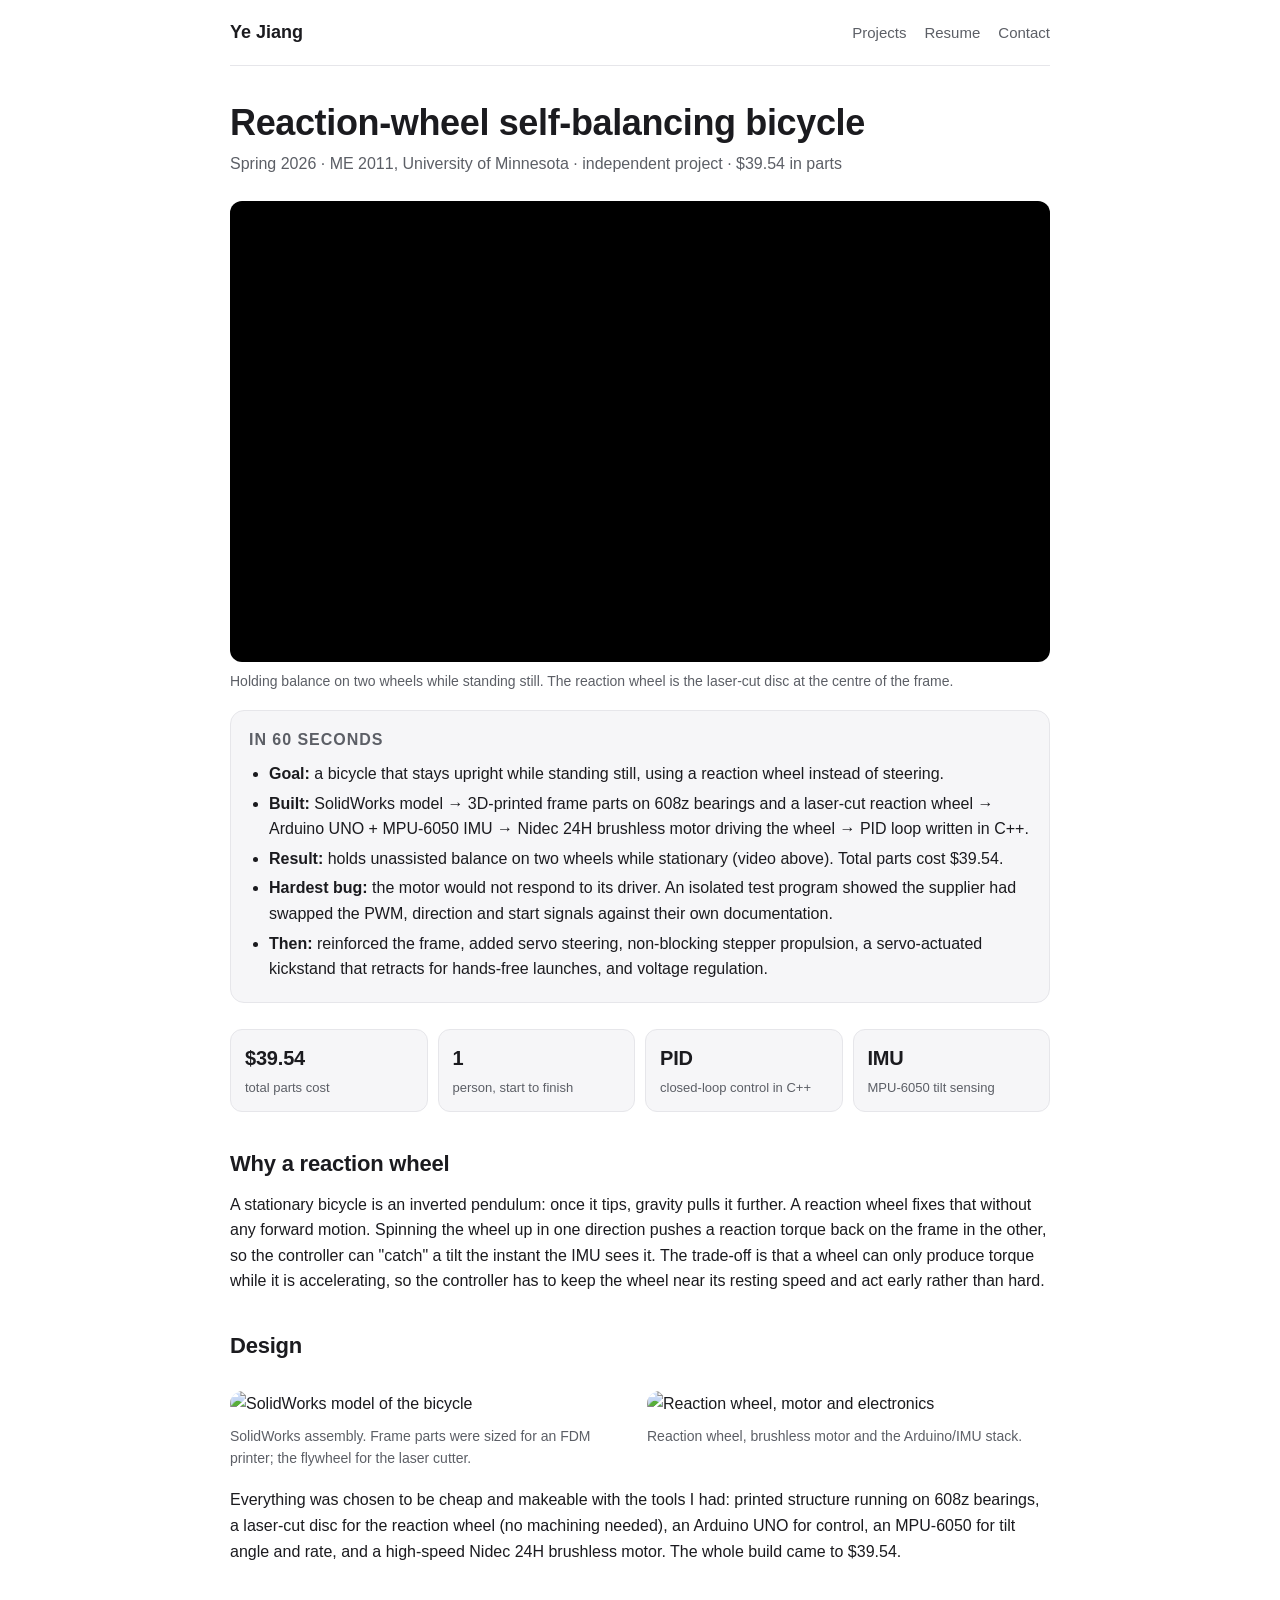
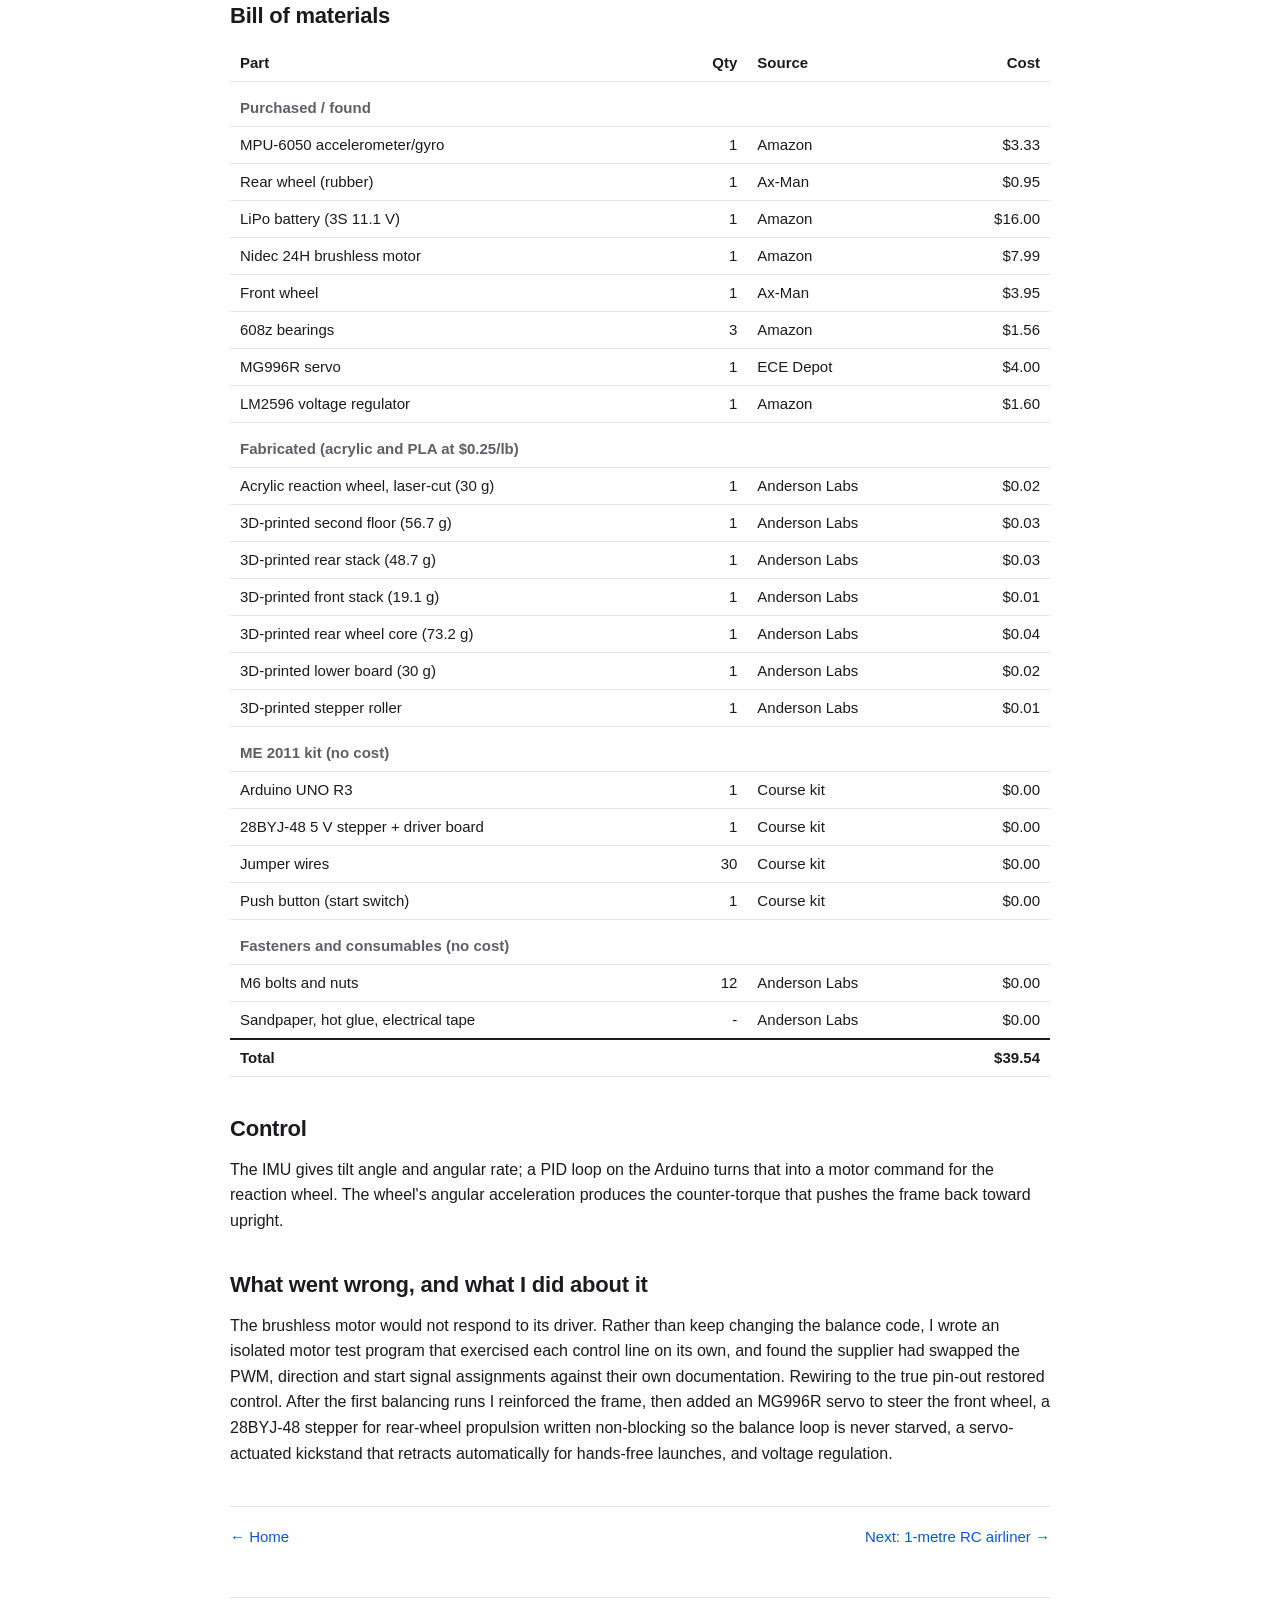
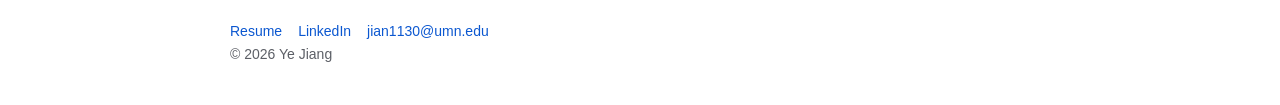
==== bike.html @ ac19c302 "Add files via upload" ====
<!doctype html>
<html lang="en">
<head>
<meta charset="utf-8">
<meta name="viewport" content="width=device-width,initial-scale=1">
<title>Reaction-wheel self-balancing bicycle · Ye Jiang</title>
<meta name="description" content="A $39.54 bicycle that balances itself while standing still using a reaction wheel: SolidWorks design, 3D-printed and laser-cut parts, Arduino + MPU-6050 IMU, brushless motor, PID control in C++.">
<meta property="og:type" content="article">
<meta property="og:title" content="Reaction-wheel self-balancing bicycle · Ye Jiang">
<meta property="og:description" content="A $39.54 bicycle that balances itself while standing still. Designed, built, wired and programmed from scratch.">
<meta property="og:image" content="https://jiangye444.github.io/img/bike-og.jpg">
<meta property="og:url" content="https://jiangye444.github.io/bike.html">
<meta name="twitter:card" content="summary_large_image">
<link rel="stylesheet" href="style.css">
</head>
<body>
<div class="wrap">
<header class="site">
  <a class="name" href="./">Ye Jiang</a>
  <nav><a href="./#projects">Projects</a><a href="resume/Ye_Jiang_Resume.pdf">Resume</a><a href="./#contact">Contact</a></nav>
</header>

<section class="project-head">
  <h1>Reaction-wheel self-balancing bicycle</h1>
  <div class="sub">Spring 2026 · ME 2011, University of Minnesota · independent project · $39.54 in parts</div>
</section>

<figure>
  <div class="video"><iframe src="https://www.youtube-nocookie.com/embed/UqLc3zL4h2Y" title="Reaction-wheel self-balancing bicycle demo" loading="lazy" allow="accelerometer; encrypted-media; gyroscope; picture-in-picture" allowfullscreen></iframe></div>
  <figcaption>Holding balance on two wheels while standing still. The reaction wheel is the laser-cut disc at the centre of the frame.</figcaption>
</figure>

<div class="summary">
  <h2>In 60 seconds</h2>
  <ul>
    <li><b>Goal:</b> a bicycle that stays upright while standing still, using a reaction wheel instead of steering.</li>
    <li><b>Built:</b> SolidWorks model → 3D-printed frame parts on 608z bearings and a laser-cut reaction wheel → Arduino UNO + MPU-6050 IMU → Nidec 24H brushless motor driving the wheel → PID loop written in C++.</li>
    <li><b>Result:</b> holds unassisted balance on two wheels while stationary (video above). Total parts cost $39.54.</li>
    <li><b>Hardest bug:</b> the motor would not respond to its driver. An isolated test program showed the supplier had swapped the PWM, direction and start signals against their own documentation.</li>
    <li><b>Then:</b> reinforced the frame, added servo steering, non-blocking stepper propulsion, a servo-actuated kickstand that retracts for hands-free launches, and voltage regulation.</li>
  </ul>
</div>

<div class="facts">
  <div class="fact"><b>$39.54</b><span>total parts cost</span></div>
  <div class="fact"><b>1</b><span>person, start to finish</span></div>
  <div class="fact"><b>PID</b><span>closed-loop control in C++</span></div>
  <div class="fact"><b>IMU</b><span>MPU-6050 tilt sensing</span></div>
</div>

<h2>Why a reaction wheel</h2>
<p>A stationary bicycle is an inverted pendulum: once it tips, gravity pulls it further. A reaction wheel fixes that without any forward motion. Spinning the wheel up in one direction pushes a reaction torque back on the frame in the other, so the controller can "catch" a tilt the instant the IMU sees it. The trade-off is that a wheel can only produce torque while it is accelerating, so the controller has to keep the wheel near its resting speed and act early rather than hard.</p>

<h2>Design</h2>
<div class="two">
  <figure><img src="img/bike-cad.jpg" alt="SolidWorks model of the bicycle"><figcaption>SolidWorks assembly. Frame parts were sized for an FDM printer; the flywheel for the laser cutter.</figcaption></figure>
  <figure><img src="img/bike-detail.jpg" alt="Reaction wheel, motor and electronics"><figcaption>Reaction wheel, brushless motor and the Arduino/IMU stack.</figcaption></figure>
</div>
<p>Everything was chosen to be cheap and makeable with the tools I had: printed structure running on 608z bearings, a laser-cut disc for the reaction wheel (no machining needed), an Arduino UNO for control, an MPU-6050 for tilt angle and rate, and a high-speed Nidec 24H brushless motor. The whole build came to $39.54.</p>

<h2>Bill of materials</h2>
<div class="bom"><table>
<thead><tr><th>Part</th><th>Qty</th><th>Source</th><th>Cost</th></tr></thead><tbody>
<tr class="grp"><td colspan="4">Purchased / found</td></tr>
<tr><td>MPU-6050 accelerometer/gyro</td><td>1</td><td>Amazon</td><td>$3.33</td></tr>
<tr><td>Rear wheel (rubber)</td><td>1</td><td>Ax-Man</td><td>$0.95</td></tr>
<tr><td>LiPo battery (3S 11.1 V)</td><td>1</td><td>Amazon</td><td>$16.00</td></tr>
<tr><td>Nidec 24H brushless motor</td><td>1</td><td>Amazon</td><td>$7.99</td></tr>
<tr><td>Front wheel</td><td>1</td><td>Ax-Man</td><td>$3.95</td></tr>
<tr><td>608z bearings</td><td>3</td><td>Amazon</td><td>$1.56</td></tr>
<tr><td>MG996R servo</td><td>1</td><td>ECE Depot</td><td>$4.00</td></tr>
<tr><td>LM2596 voltage regulator</td><td>1</td><td>Amazon</td><td>$1.60</td></tr>
<tr class="grp"><td colspan="4">Fabricated (acrylic and PLA at $0.25/lb)</td></tr>
<tr><td>Acrylic reaction wheel, laser-cut (30 g)</td><td>1</td><td>Anderson Labs</td><td>$0.02</td></tr>
<tr><td>3D-printed second floor (56.7 g)</td><td>1</td><td>Anderson Labs</td><td>$0.03</td></tr>
<tr><td>3D-printed rear stack (48.7 g)</td><td>1</td><td>Anderson Labs</td><td>$0.03</td></tr>
<tr><td>3D-printed front stack (19.1 g)</td><td>1</td><td>Anderson Labs</td><td>$0.01</td></tr>
<tr><td>3D-printed rear wheel core (73.2 g)</td><td>1</td><td>Anderson Labs</td><td>$0.04</td></tr>
<tr><td>3D-printed lower board (30 g)</td><td>1</td><td>Anderson Labs</td><td>$0.02</td></tr>
<tr><td>3D-printed stepper roller</td><td>1</td><td>Anderson Labs</td><td>$0.01</td></tr>
<tr class="grp"><td colspan="4">ME 2011 kit (no cost)</td></tr>
<tr><td>Arduino UNO R3</td><td>1</td><td>Course kit</td><td>$0.00</td></tr>
<tr><td>28BYJ-48 5 V stepper + driver board</td><td>1</td><td>Course kit</td><td>$0.00</td></tr>
<tr><td>Jumper wires</td><td>30</td><td>Course kit</td><td>$0.00</td></tr>
<tr><td>Push button (start switch)</td><td>1</td><td>Course kit</td><td>$0.00</td></tr>
<tr class="grp"><td colspan="4">Fasteners and consumables (no cost)</td></tr>
<tr><td>M6 bolts and nuts</td><td>12</td><td>Anderson Labs</td><td>$0.00</td></tr>
<tr><td>Sandpaper, hot glue, electrical tape</td><td>-</td><td>Anderson Labs</td><td>$0.00</td></tr>
<tr class="total"><td colspan="3">Total</td><td>$39.54</td></tr></tbody></table></div>

<h2>Control</h2>
<p>The IMU gives tilt angle and angular rate; a PID loop on the Arduino turns that into a motor command for the reaction wheel. The wheel's angular acceleration produces the counter-torque that pushes the frame back toward upright.</p>

<h2>What went wrong, and what I did about it</h2>
<p>The brushless motor would not respond to its driver. Rather than keep changing the balance code, I wrote an isolated motor test program that exercised each control line on its own, and found the supplier had swapped the PWM, direction and start signal assignments against their own documentation. Rewiring to the true pin-out restored control. After the first balancing runs I reinforced the frame, then added an MG996R servo to steer the front wheel, a 28BYJ-48 stepper for rear-wheel propulsion written non-blocking so the balance loop is never starved, a servo-actuated kickstand that retracts automatically for hands-free launches, and voltage regulation.</p>

<div class="pager"><a href="./">← Home</a><a href="rc-plane.html">Next: 1-metre RC airliner →</a></div>

<footer class="site">
  <a href="resume/Ye_Jiang_Resume.pdf">Resume</a><a href="https://www.linkedin.com/in/ye-jiang-102b5538a/">LinkedIn</a><a href="mailto:jian1130@umn.edu">jian1130@umn.edu</a>
  <div>© 2026 Ye Jiang</div>
</footer>
</div>
</body>
</html>
---- style.css ----
:root{
  --bg:#ffffff; --fg:#1b1b1f; --muted:#5c5f66; --line:#e6e6ea; --card:#f6f6f8; --accent:#0b57d0; --accent-ink:#ffffff;
  --maxw:860px; --radius:14px;
}
@media (prefers-color-scheme:dark){
  :root{ --bg:#111214; --fg:#ececf1; --muted:#a3a7b0; --line:#2a2b30; --card:#1a1b1f; --accent:#8ab4ff; --accent-ink:#0b1020; }
}
*{box-sizing:border-box}
html{-webkit-text-size-adjust:100%}
body{margin:0;background:var(--bg);color:var(--fg);font:16px/1.6 -apple-system,BlinkMacSystemFont,"Segoe UI",Roboto,Helvetica,Arial,sans-serif}
a{color:var(--accent);text-decoration:none}
a:hover{text-decoration:underline}
img,video{max-width:100%;height:auto;display:block;border-radius:var(--radius)}
.wrap{max-width:var(--maxw);margin:0 auto;padding:0 20px}
header.site{display:flex;align-items:center;justify-content:space-between;gap:16px;padding:18px 0;border-bottom:1px solid var(--line)}
header.site .name{font-weight:700;font-size:18px;color:var(--fg)}
header.site nav a{margin-left:18px;color:var(--muted);font-size:15px}
header.site nav a:hover{color:var(--fg)}
.hero{padding:44px 0 28px}
.hero h1{font-size:clamp(28px,5vw,40px);line-height:1.15;margin:0 0 14px;letter-spacing:-.01em}
.hero p.lead{font-size:18px;color:var(--muted);margin:0 0 18px;max-width:62ch}
.hero .links a{margin-right:16px;font-size:15px}
.grid{display:grid;grid-template-columns:1fr;gap:18px;margin:10px 0 30px}
@media(min-width:640px){.grid{grid-template-columns:1fr 1fr}}
.card{background:var(--card);border:1px solid var(--line);border-radius:var(--radius);overflow:hidden;display:flex;flex-direction:column}
.card img{border-radius:0;aspect-ratio:16/10;object-fit:cover;width:100%}
.card .body{padding:16px 18px 18px}
.card h3{margin:0 0 6px;font-size:18px}
.card p{margin:0 0 10px;color:var(--muted);font-size:15px}
.card .meta{font-size:13px;color:var(--muted)}
.card a.cta{font-weight:600}
h2{font-size:22px;margin:34px 0 10px;letter-spacing:-.01em}
h3{font-size:18px;margin:26px 0 8px}
p{margin:0 0 14px}
.muted{color:var(--muted)}
.summary{background:var(--card);border:1px solid var(--line);border-radius:var(--radius);padding:16px 18px;margin:18px 0 26px}
.summary h2{margin:0 0 8px;font-size:16px;text-transform:uppercase;letter-spacing:.06em;color:var(--muted)}
.summary ul{margin:0;padding-left:20px}
.summary li{margin:4px 0}
figure{margin:18px 0}
figcaption{font-size:14px;color:var(--muted);margin-top:8px}
.two{display:grid;grid-template-columns:1fr;gap:14px}
@media(min-width:640px){.two{grid-template-columns:1fr 1fr}}
.facts{display:grid;grid-template-columns:repeat(2,1fr);gap:10px;margin:16px 0 8px}
@media(min-width:640px){.facts{grid-template-columns:repeat(4,1fr)}}
.fact{background:var(--card);border:1px solid var(--line);border-radius:12px;padding:12px 14px}
.fact b{display:block;font-size:20px;letter-spacing:-.01em}
.fact span{font-size:13px;color:var(--muted)}
.project-head{padding:36px 0 6px}
.project-head h1{font-size:clamp(26px,4.6vw,36px);margin:0 0 8px;line-height:1.15;letter-spacing:-.01em}
.project-head .sub{color:var(--muted);font-size:16px}
.pager{display:flex;justify-content:space-between;gap:16px;border-top:1px solid var(--line);margin-top:40px;padding:18px 0 0;font-size:15px}
footer.site{border-top:1px solid var(--line);margin-top:48px;padding:22px 0 40px;color:var(--muted);font-size:14px}
footer.site a{margin-right:16px}
.btn{display:inline-block;background:var(--accent);color:var(--accent-ink);padding:9px 14px;border-radius:999px;font-weight:600;font-size:15px}
.btn:hover{text-decoration:none;filter:brightness(1.05)}
.aside{border-left:3px solid var(--accent);padding:4px 0 4px 14px;color:var(--muted);margin:16px 0}
.video{position:relative;width:100%;aspect-ratio:16/9;border-radius:12px;overflow:hidden;background:#000}
.video iframe{position:absolute;inset:0;width:100%;height:100%;border:0}
.bom{overflow-x:auto;margin:12px 0 8px}
.bom table{border-collapse:collapse;width:100%;font-size:15px}
.bom th,.bom td{text-align:left;padding:6px 10px;border-bottom:1px solid var(--line)}
.bom td:nth-child(2),.bom td:nth-child(4),.bom th:nth-child(2),.bom th:nth-child(4){text-align:right;white-space:nowrap}
.bom tr.grp td{font-weight:600;color:var(--muted);padding-top:14px}
.bom tr.total td{font-weight:700;border-top:2px solid var(--ink,currentColor)}
img.yt{aspect-ratio:16/9;object-fit:cover;width:100%}
figure.narrow{max-width:520px}
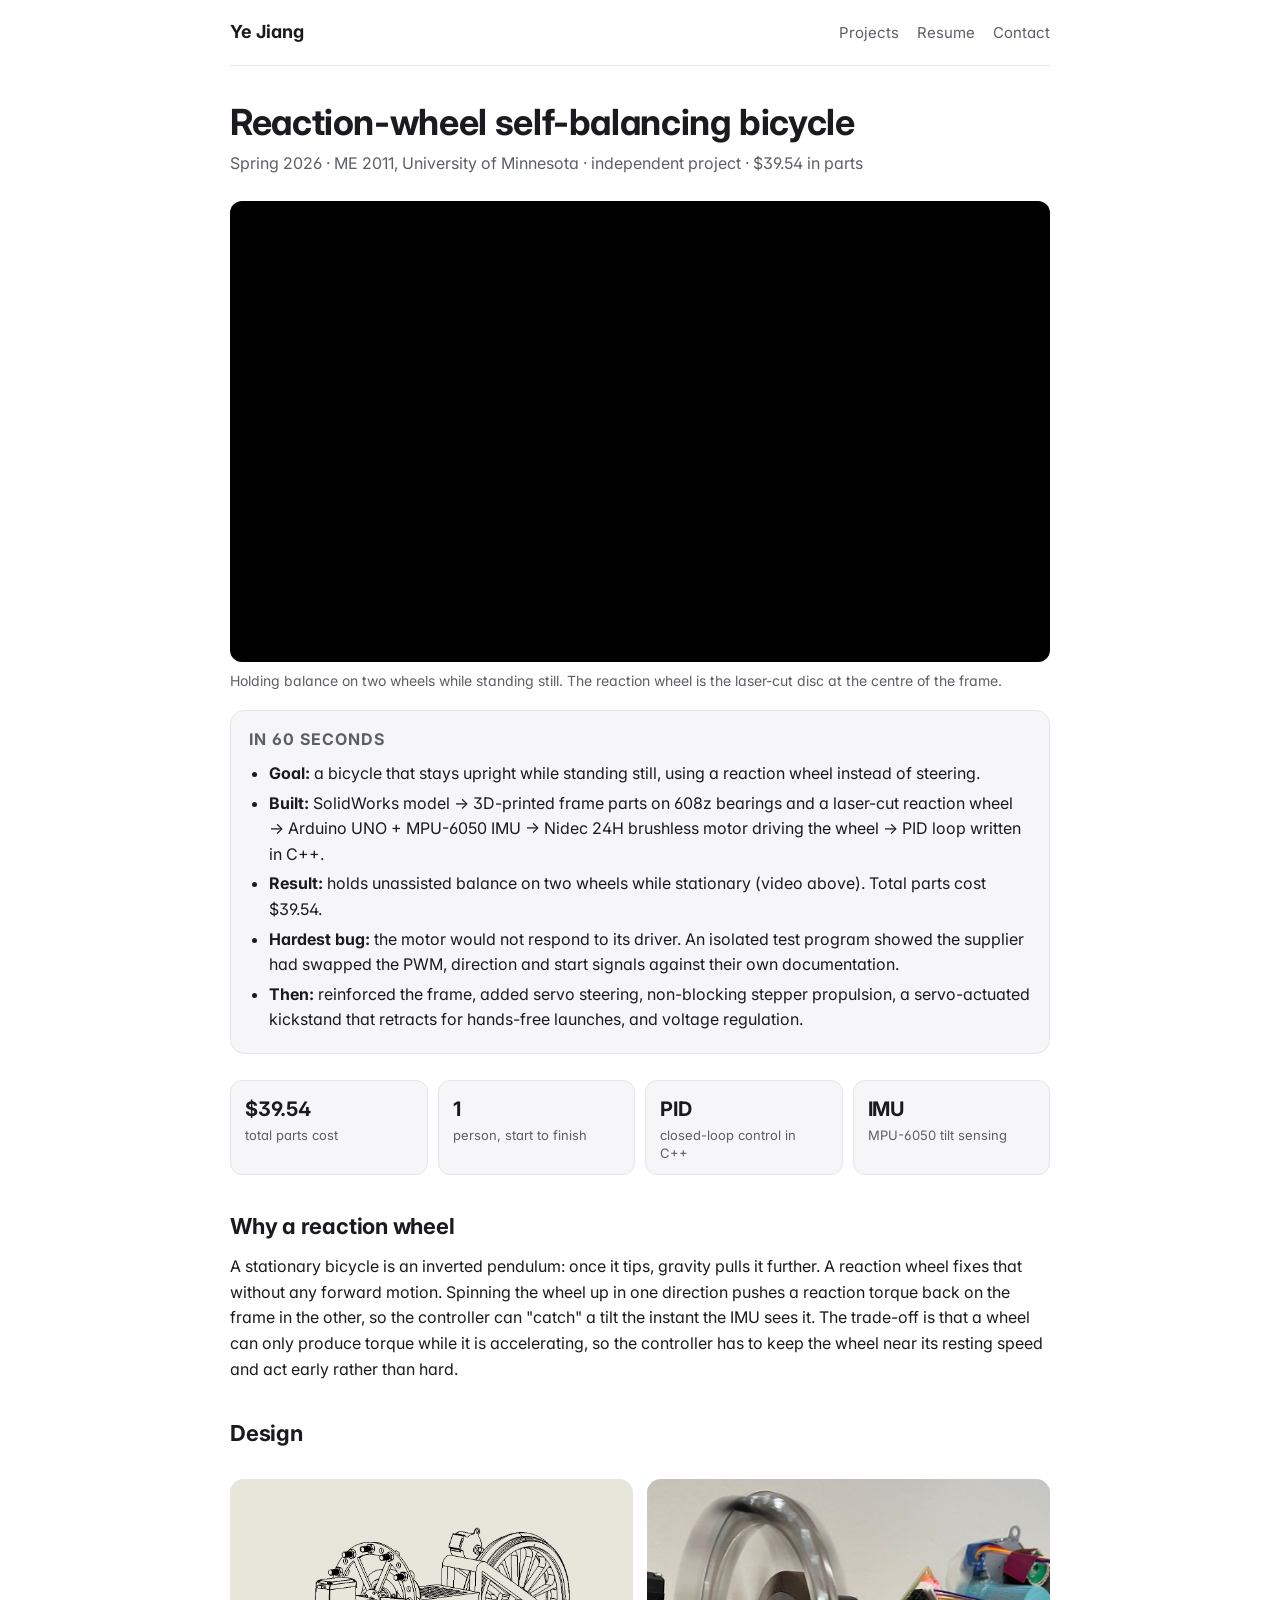
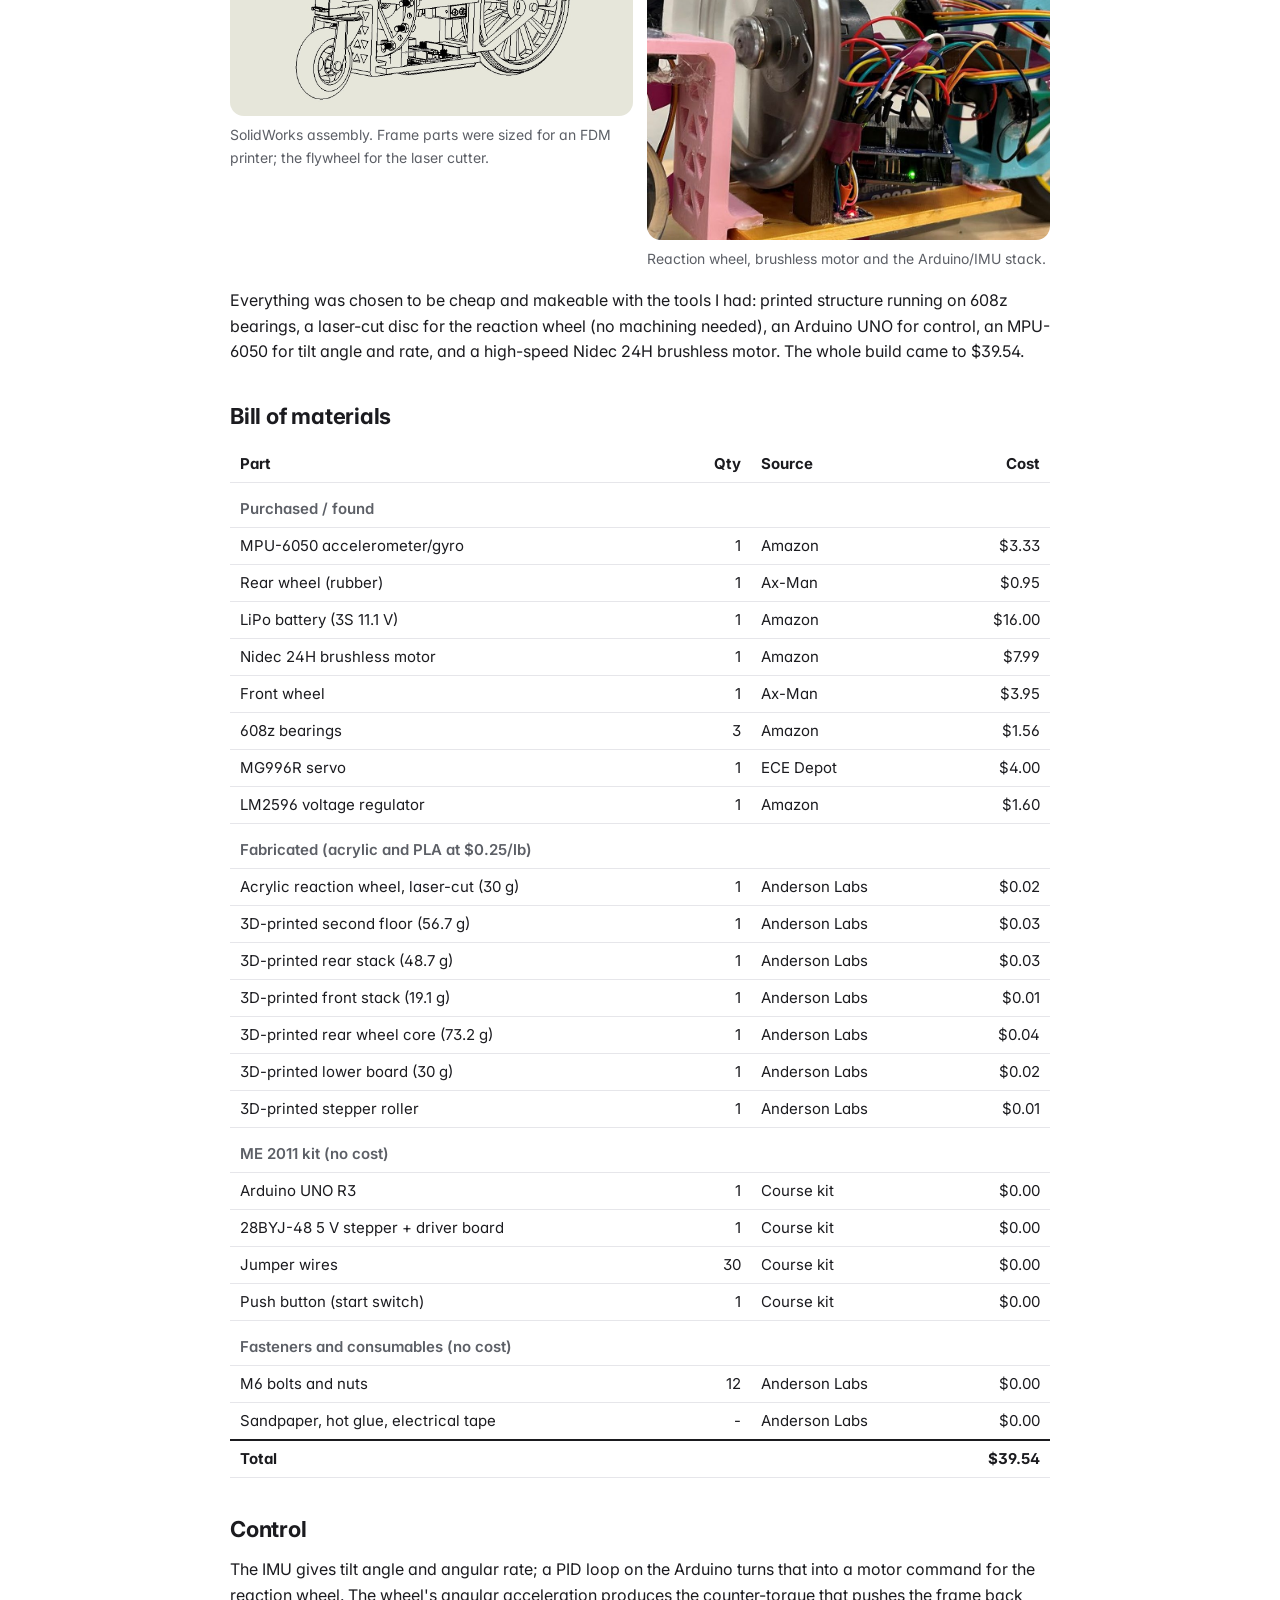
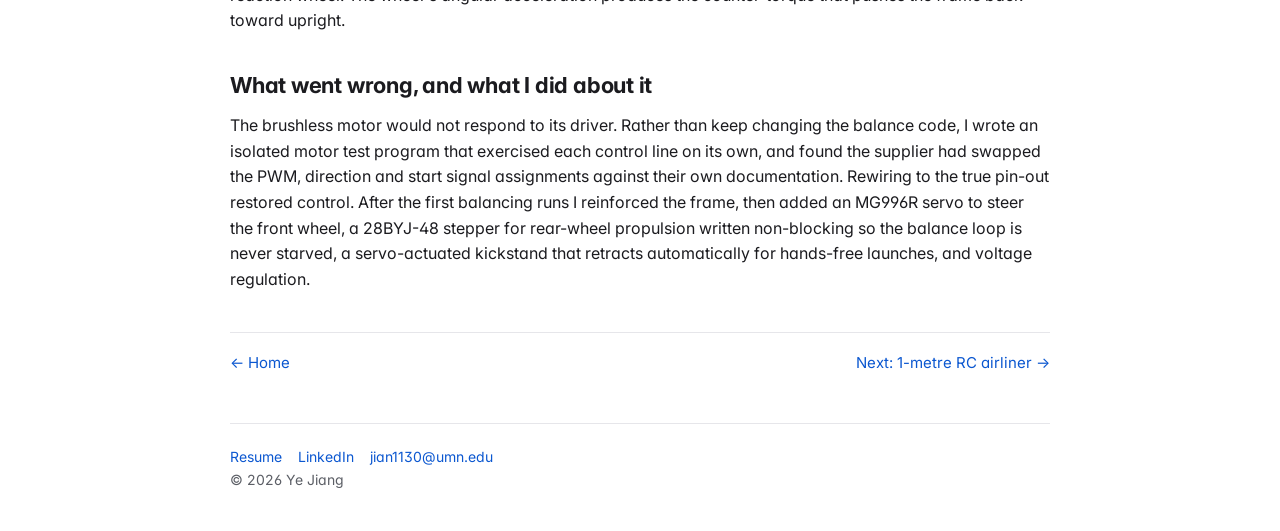
==== commit 8d8d9917: "Add files via upload" ====
--- a/bike.html
+++ b/bike.html
@@ -11,6 +11,9 @@
 <meta property="og:image" content="https://jiangye444.github.io/img/bike-og.jpg">
 <meta property="og:url" content="https://jiangye444.github.io/bike.html">
 <meta name="twitter:card" content="summary_large_image">
+<link rel="preconnect" href="https://fonts.googleapis.com">
+<link rel="preconnect" href="https://fonts.gstatic.com" crossorigin>
+<link href="https://fonts.googleapis.com/css2?family=Inter:wght@400;500;600;700;800&display=swap" rel="stylesheet">
 <link rel="stylesheet" href="style.css">
 </head>
 <body>
--- a/style.css
+++ b/style.css
@@ -65,3 +65,20 @@
 .bom tr.total td{font-weight:700;border-top:2px solid var(--ink,currentColor)}
 img.yt{aspect-ratio:16/9;object-fit:cover;width:100%}
 figure.narrow{max-width:520px}
+
+/* ---- polish v2 ---- */
+body{font-family:Inter,-apple-system,BlinkMacSystemFont,"Segoe UI",Roboto,Helvetica,Arial,sans-serif;font-feature-settings:"cv11","ss01"}
+.hero{padding:52px 0 18px}
+.hero h1{font-weight:800;font-size:clamp(32px,6vw,48px);letter-spacing:-.025em}
+.hero p.lead{font-size:clamp(16px,2.2vw,19px)}
+.hero-media{margin:26px 0 6px}
+.hero-media video{width:100%;aspect-ratio:1200/484;object-fit:cover;border-radius:var(--radius);background:#000}
+.home-facts{margin:18px 0 6px}
+.home-facts .fact b{font-size:24px;font-weight:800;color:var(--accent)}
+.fact span{line-height:1.35;display:block;margin-top:2px}
+h2{font-weight:700}
+.card{transition:transform .15s ease, box-shadow .15s ease}
+.card:hover{transform:translateY(-2px);box-shadow:0 8px 24px rgba(0,0,0,.08);text-decoration:none}
+.card:hover h3{text-decoration:underline}
+header.site{position:sticky;top:0;background:var(--bg);z-index:5}
+@media (prefers-reduced-motion: reduce){.card{transition:none}.card:hover{transform:none}}
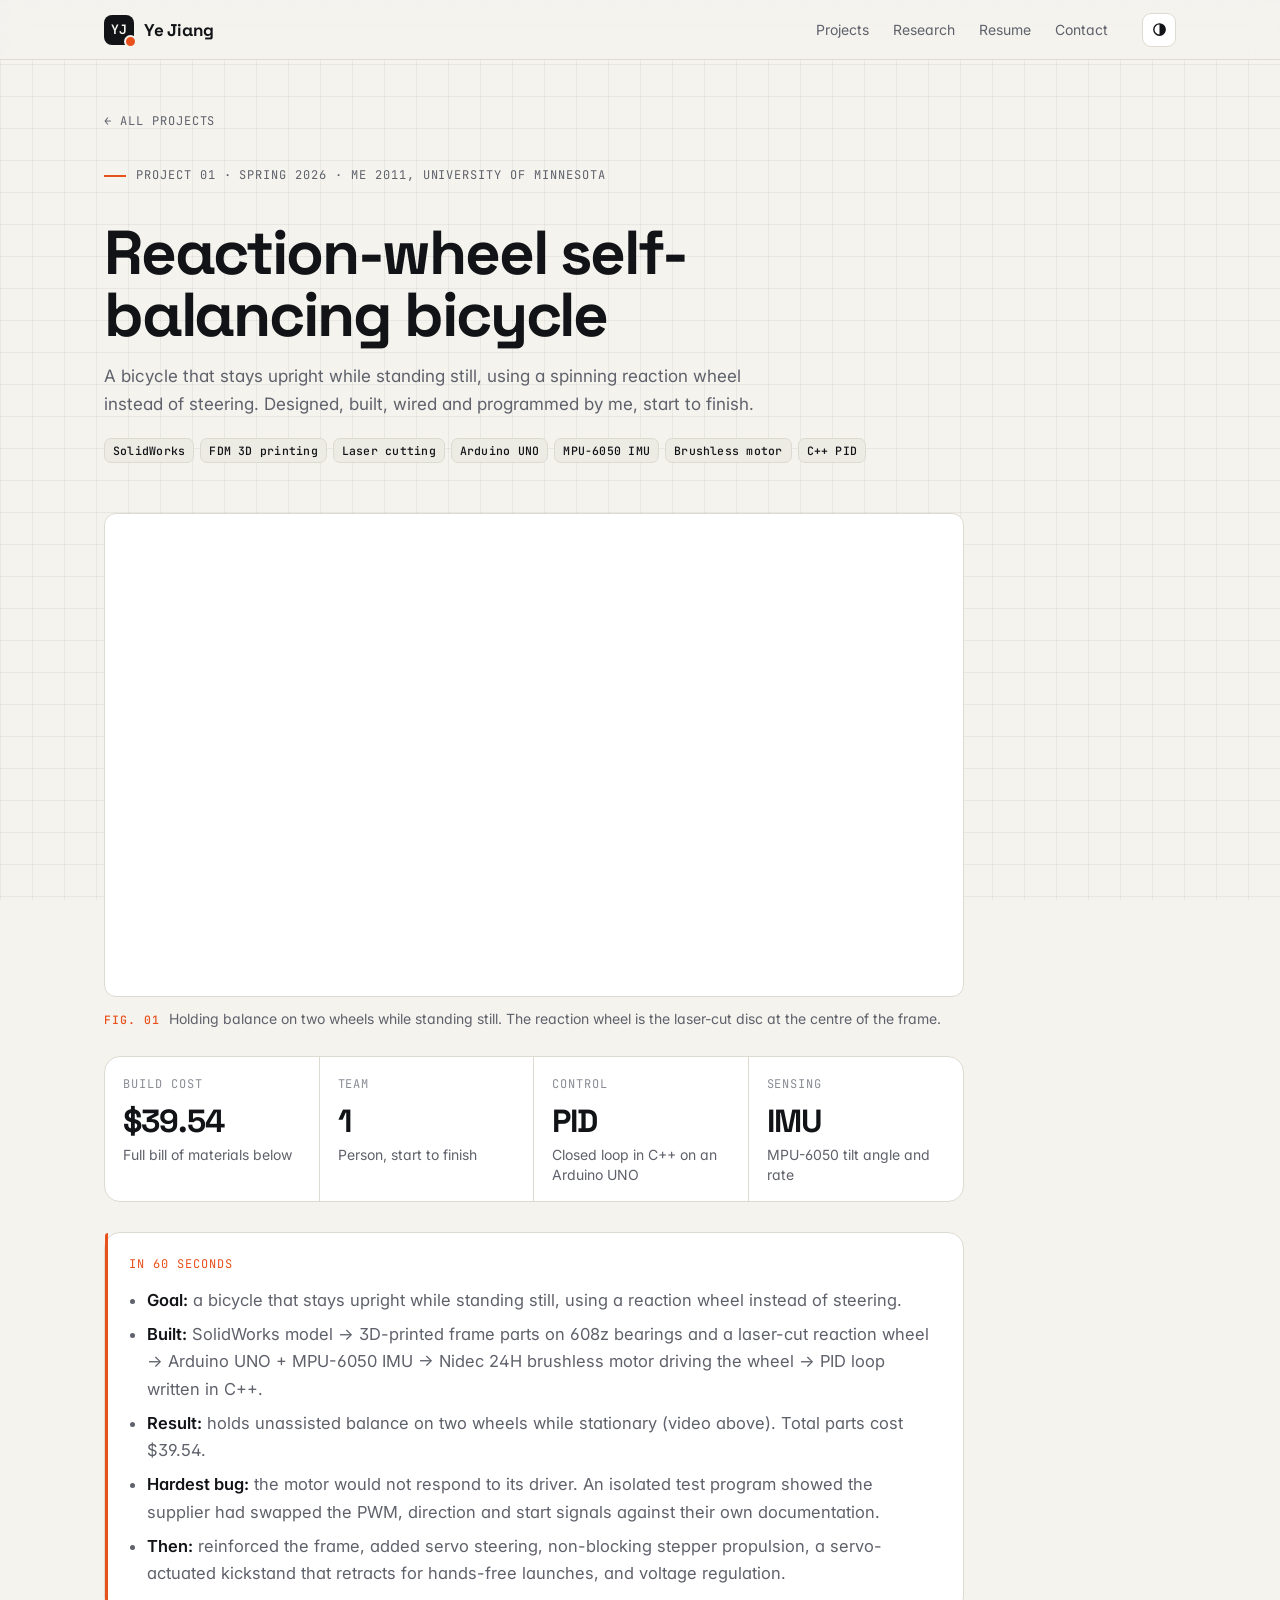
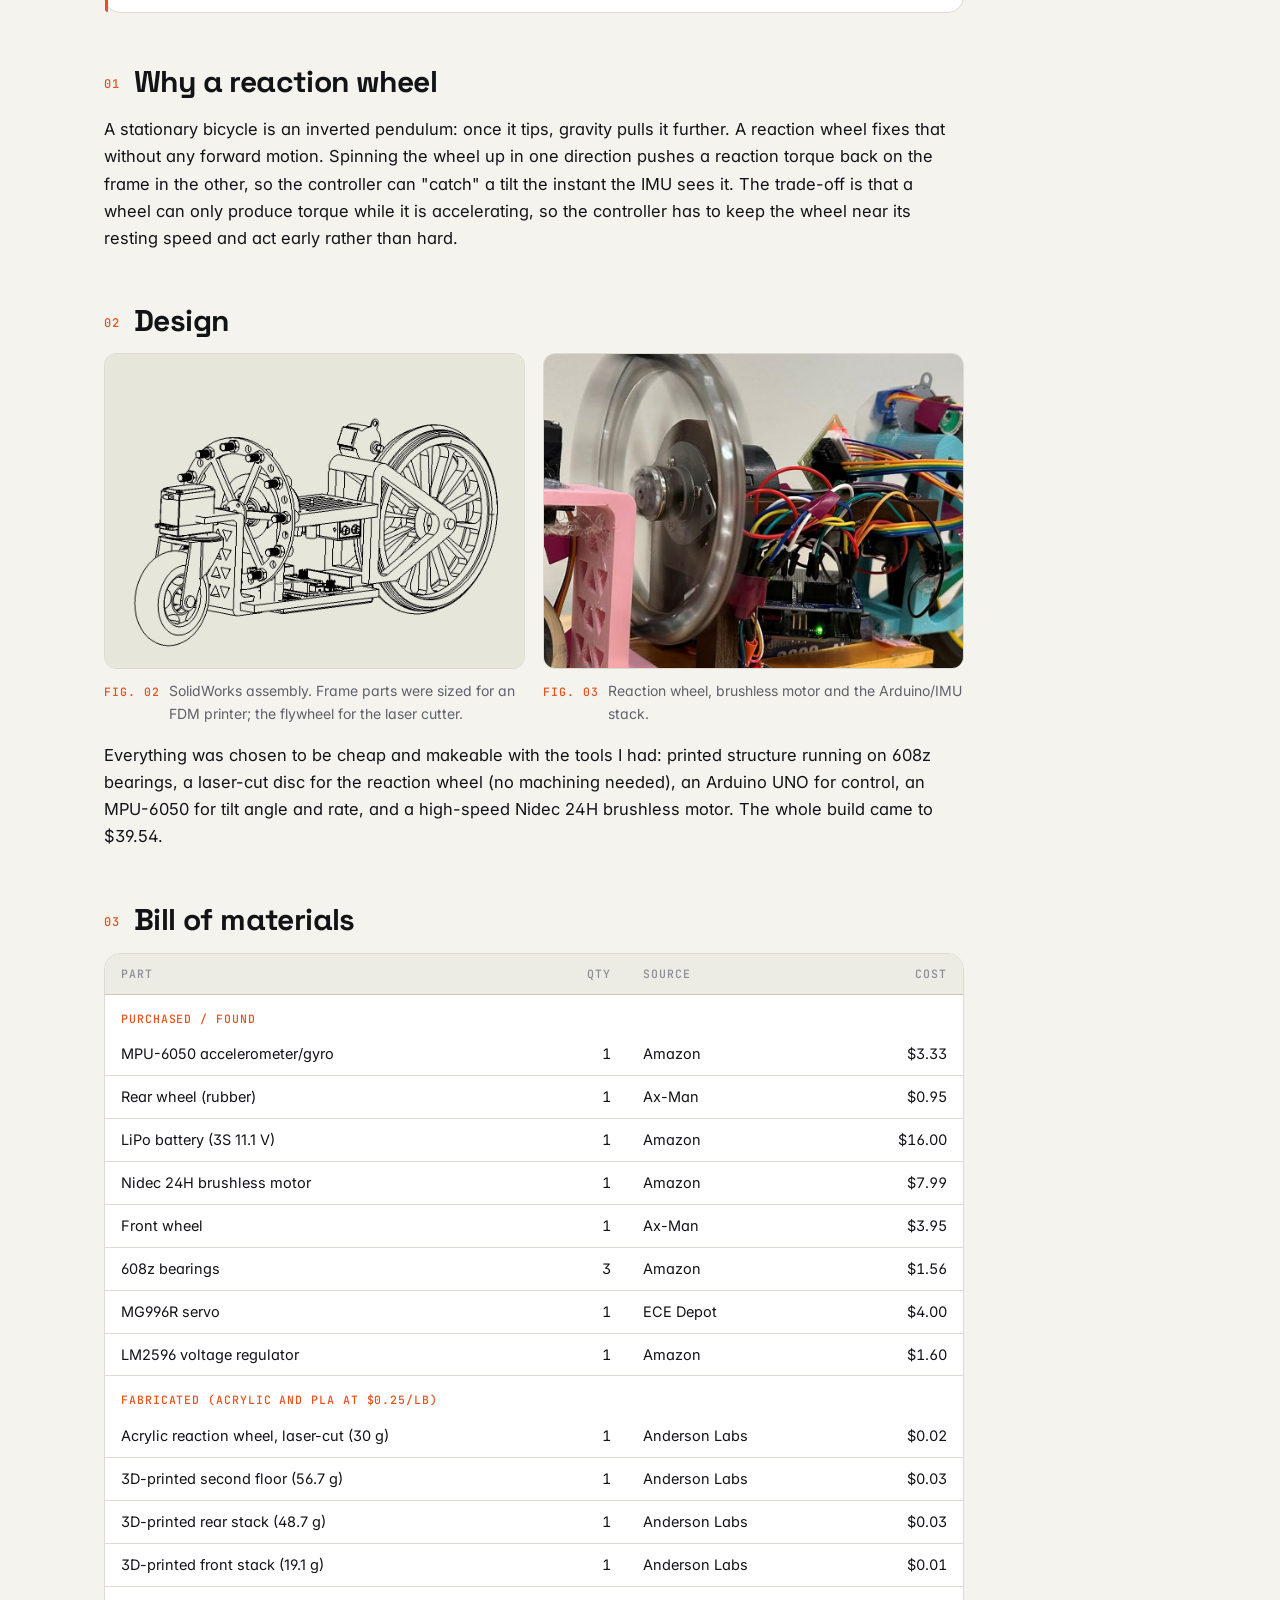
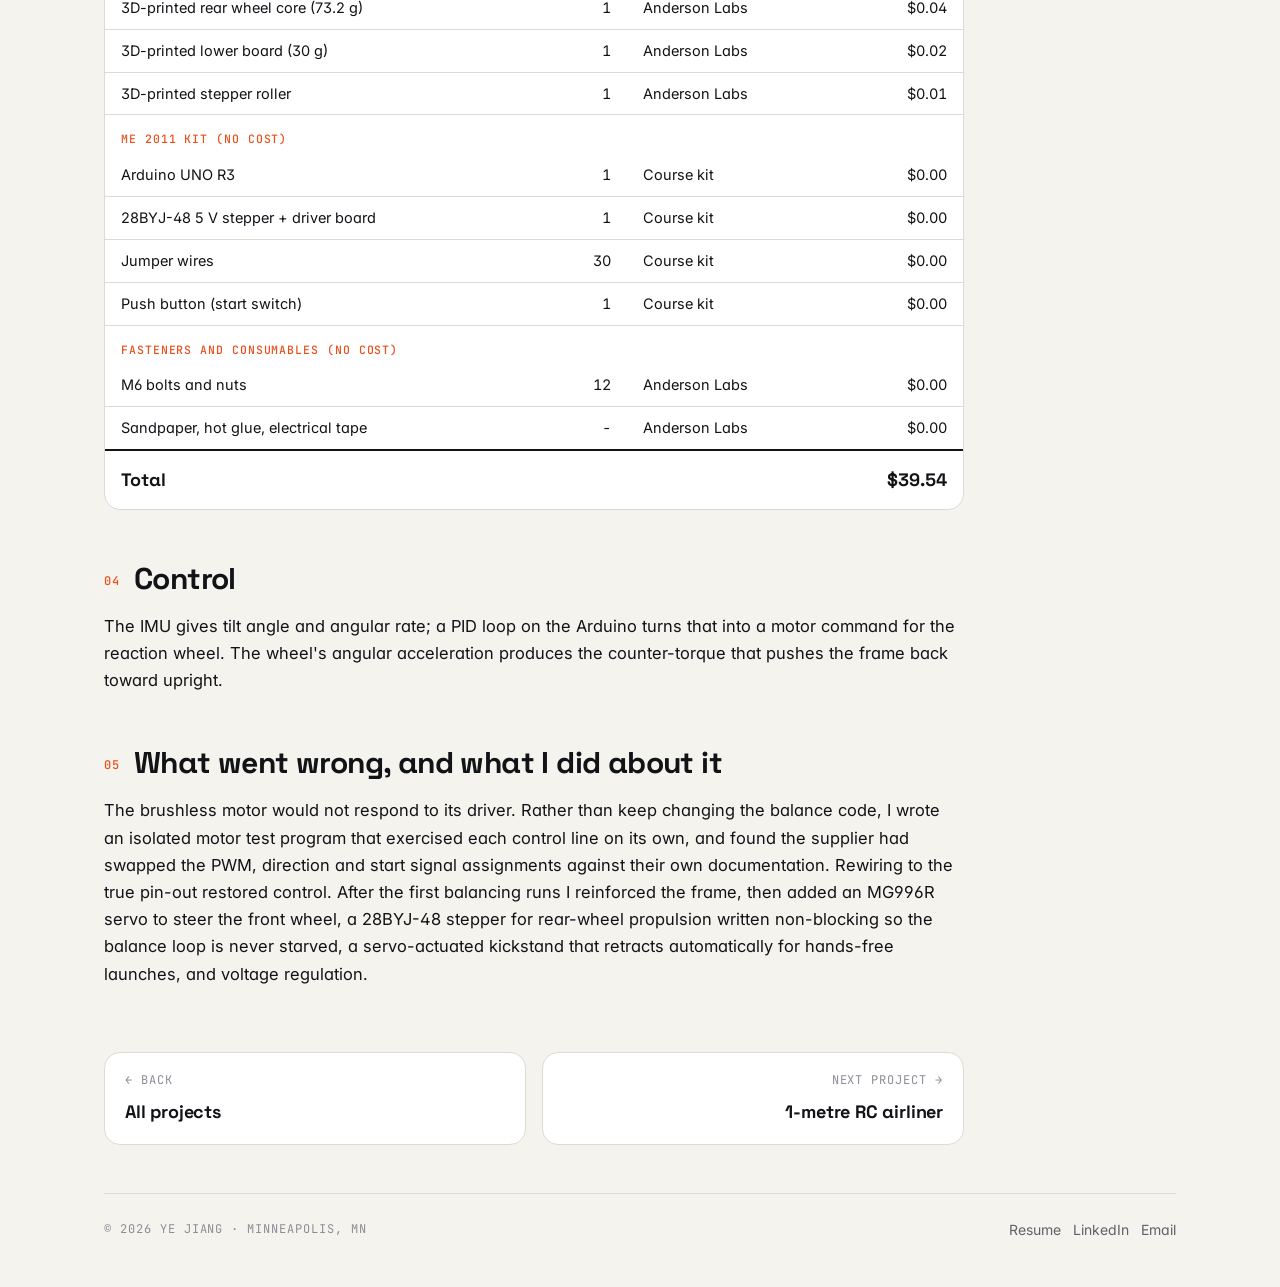
==== commit b360ecef: "Add files via upload" ====
--- a/bike.html
+++ b/bike.html
@@ -11,58 +11,70 @@
 <meta property="og:image" content="https://jiangye444.github.io/img/bike-og.jpg">
 <meta property="og:url" content="https://jiangye444.github.io/bike.html">
 <meta name="twitter:card" content="summary_large_image">
+<meta name="theme-color" content="#f4f3ee" media="(prefers-color-scheme: light)">
+<meta name="theme-color" content="#0c0d10" media="(prefers-color-scheme: dark)">
 <link rel="preconnect" href="https://fonts.googleapis.com">
 <link rel="preconnect" href="https://fonts.gstatic.com" crossorigin>
-<link href="https://fonts.googleapis.com/css2?family=Inter:wght@400;500;600;700;800&display=swap" rel="stylesheet">
+<link href="https://fonts.googleapis.com/css2?family=Inter:wght@400;500;600;700&family=JetBrains+Mono:wght@500&family=Space+Grotesk:wght@500;700&display=swap" rel="stylesheet">
+<script>(function(){var m='auto';try{m=localStorage.getItem('theme')||'auto'}catch(e){}var r=document.documentElement;r.setAttribute('data-theme-mode',m);if(m==='light'||m==='dark')r.setAttribute('data-theme',m);})();</script>
 <link rel="stylesheet" href="style.css">
+<link rel="icon" href="data:image/svg+xml,<svg xmlns='http://www.w3.org/2000/svg' viewBox='0 0 100 100'><rect x='4' y='4' width='92' height='92' rx='22' fill='%23121317'/><text x='50' y='63' font-size='40' text-anchor='middle' fill='%23f4f3ee' font-family='monospace' font-weight='700'>YJ</text><circle cx='84' cy='84' r='12' fill='%23e8501c'/></svg>">
 </head>
-<body>
-<div class="wrap">
+<body class="project">
 <header class="site">
-  <a class="name" href="./">Ye Jiang</a>
-  <nav><a href="./#projects">Projects</a><a href="resume/Ye_Jiang_Resume.pdf">Resume</a><a href="./#contact">Contact</a></nav>
+  <div class="bar">
+    <a class="brand" href="./"><span class="mark">YJ</span><span class="full">Ye Jiang</span></a>
+    <nav><a href="./#projects">Projects</a><a href="./#work">Research</a><a href="resume/Ye_Jiang_Resume.pdf">Resume</a><a href="./#contact">Contact</a></nav>
+    <button class="theme-toggle" type="button" aria-label="Colour theme: automatic" title="Theme: auto (follows your system)">
+      <svg class="i-auto" viewBox="0 0 24 24" fill="none" stroke="currentColor" stroke-width="2"><circle cx="12" cy="12" r="8"/><path d="M12 4a8 8 0 0 1 0 16z" fill="currentColor" stroke="none"/></svg>
+      <svg class="i-sun" viewBox="0 0 24 24" fill="none" stroke="currentColor" stroke-width="2" stroke-linecap="round"><circle cx="12" cy="12" r="4"/><path d="M12 2v2M12 20v2M4.9 4.9l1.4 1.4M17.7 17.7l1.4 1.4M2 12h2M20 12h2M4.9 19.1l1.4-1.4M17.7 6.3l1.4-1.4"/></svg>
+      <svg class="i-moon" viewBox="0 0 24 24" fill="none" stroke="currentColor" stroke-width="2" stroke-linejoin="round"><path d="M20 14.5A8 8 0 0 1 9.5 4a8 8 0 1 0 10.5 10.5z"/></svg>
+    </button>
+  </div>
 </header>
+<main class="wrap">
+  <section class="phead">
+    <a class="back mono" href="./#projects">← All projects</a>
+    <div class="eyebrow mono">Project 01 · Spring 2026 · ME 2011, University of Minnesota</div>
+    <h1>Reaction-wheel self-balancing bicycle</h1>
+    <p class="sub">A bicycle that stays upright while standing still, using a spinning reaction wheel instead of steering. Designed, built, wired and programmed by me, start to finish.</p>
+    <ul class="chips"><li>SolidWorks</li><li>FDM 3D printing</li><li>Laser cutting</li><li>Arduino UNO</li><li>MPU-6050 IMU</li><li>Brushless motor</li><li>C++ PID</li></ul>
+  </section>
 
-<section class="project-head">
-  <h1>Reaction-wheel self-balancing bicycle</h1>
-  <div class="sub">Spring 2026 · ME 2011, University of Minnesota · independent project · $39.54 in parts</div>
-</section>
+  <div class="article">
+    <figure class="fig" style="margin-top:6px"><div class="media video"><iframe src="https://www.youtube-nocookie.com/embed/UqLc3zL4h2Y" title="Reaction-wheel self-balancing bicycle demo" loading="lazy" allow="accelerometer; encrypted-media; gyroscope; picture-in-picture" allowfullscreen></iframe></div>
+      <figcaption>Holding balance on two wheels while standing still. The reaction wheel is the laser-cut disc at the centre of the frame.</figcaption></figure>
 
-<figure>
-  <div class="video"><iframe src="https://www.youtube-nocookie.com/embed/UqLc3zL4h2Y" title="Reaction-wheel self-balancing bicycle demo" loading="lazy" allow="accelerometer; encrypted-media; gyroscope; picture-in-picture" allowfullscreen></iframe></div>
-  <figcaption>Holding balance on two wheels while standing still. The reaction wheel is the laser-cut disc at the centre of the frame.</figcaption>
-</figure>
+    <div class="specs mini">
+      <div class="spec"><div class="k mono">Build cost</div><div class="v">$39.54</div><p>Full bill of materials below</p></div>
+      <div class="spec"><div class="k mono">Team</div><div class="v">1</div><p>Person, start to finish</p></div>
+      <div class="spec"><div class="k mono">Control</div><div class="v">PID</div><p>Closed loop in C++ on an Arduino UNO</p></div>
+      <div class="spec"><div class="k mono">Sensing</div><div class="v">IMU</div><p>MPU-6050 tilt angle and rate</p></div>
+    </div>
 
-<div class="summary">
-  <h2>In 60 seconds</h2>
-  <ul>
-    <li><b>Goal:</b> a bicycle that stays upright while standing still, using a reaction wheel instead of steering.</li>
-    <li><b>Built:</b> SolidWorks model → 3D-printed frame parts on 608z bearings and a laser-cut reaction wheel → Arduino UNO + MPU-6050 IMU → Nidec 24H brushless motor driving the wheel → PID loop written in C++.</li>
-    <li><b>Result:</b> holds unassisted balance on two wheels while stationary (video above). Total parts cost $39.54.</li>
-    <li><b>Hardest bug:</b> the motor would not respond to its driver. An isolated test program showed the supplier had swapped the PWM, direction and start signals against their own documentation.</li>
-    <li><b>Then:</b> reinforced the frame, added servo steering, non-blocking stepper propulsion, a servo-actuated kickstand that retracts for hands-free launches, and voltage regulation.</li>
-  </ul>
-</div>
+    <div class="summary">
+      <span class="mono">In 60 seconds</span>
+      <ul>
+        <li><b>Goal:</b> a bicycle that stays upright while standing still, using a reaction wheel instead of steering.</li>
+        <li><b>Built:</b> SolidWorks model → 3D-printed frame parts on 608z bearings and a laser-cut reaction wheel → Arduino UNO + MPU-6050 IMU → Nidec 24H brushless motor driving the wheel → PID loop written in C++.</li>
+        <li><b>Result:</b> holds unassisted balance on two wheels while stationary (video above). Total parts cost $39.54.</li>
+        <li><b>Hardest bug:</b> the motor would not respond to its driver. An isolated test program showed the supplier had swapped the PWM, direction and start signals against their own documentation.</li>
+        <li><b>Then:</b> reinforced the frame, added servo steering, non-blocking stepper propulsion, a servo-actuated kickstand that retracts for hands-free launches, and voltage regulation.</li>
+      </ul>
+    </div>
 
-<div class="facts">
-  <div class="fact"><b>$39.54</b><span>total parts cost</span></div>
-  <div class="fact"><b>1</b><span>person, start to finish</span></div>
-  <div class="fact"><b>PID</b><span>closed-loop control in C++</span></div>
-  <div class="fact"><b>IMU</b><span>MPU-6050 tilt sensing</span></div>
-</div>
+    <h2>Why a reaction wheel</h2>
+    <p>A stationary bicycle is an inverted pendulum: once it tips, gravity pulls it further. A reaction wheel fixes that without any forward motion. Spinning the wheel up in one direction pushes a reaction torque back on the frame in the other, so the controller can "catch" a tilt the instant the IMU sees it. The trade-off is that a wheel can only produce torque while it is accelerating, so the controller has to keep the wheel near its resting speed and act early rather than hard.</p>
 
-<h2>Why a reaction wheel</h2>
-<p>A stationary bicycle is an inverted pendulum: once it tips, gravity pulls it further. A reaction wheel fixes that without any forward motion. Spinning the wheel up in one direction pushes a reaction torque back on the frame in the other, so the controller can "catch" a tilt the instant the IMU sees it. The trade-off is that a wheel can only produce torque while it is accelerating, so the controller has to keep the wheel near its resting speed and act early rather than hard.</p>
+    <h2>Design</h2>
+    <div class="two">
+      <figure class="fig"><div class="media"><img src="img/bike-cad.jpg" alt="SolidWorks model of the bicycle"></div><figcaption>SolidWorks assembly. Frame parts were sized for an FDM printer; the flywheel for the laser cutter.</figcaption></figure>
+      <figure class="fig"><div class="media"><img src="img/bike-detail.jpg" alt="Reaction wheel, motor and electronics"></div><figcaption>Reaction wheel, brushless motor and the Arduino/IMU stack.</figcaption></figure>
+    </div>
+    <p>Everything was chosen to be cheap and makeable with the tools I had: printed structure running on 608z bearings, a laser-cut disc for the reaction wheel (no machining needed), an Arduino UNO for control, an MPU-6050 for tilt angle and rate, and a high-speed Nidec 24H brushless motor. The whole build came to $39.54.</p>
 
-<h2>Design</h2>
-<div class="two">
-  <figure><img src="img/bike-cad.jpg" alt="SolidWorks model of the bicycle"><figcaption>SolidWorks assembly. Frame parts were sized for an FDM printer; the flywheel for the laser cutter.</figcaption></figure>
-  <figure><img src="img/bike-detail.jpg" alt="Reaction wheel, motor and electronics"><figcaption>Reaction wheel, brushless motor and the Arduino/IMU stack.</figcaption></figure>
-</div>
-<p>Everything was chosen to be cheap and makeable with the tools I had: printed structure running on 608z bearings, a laser-cut disc for the reaction wheel (no machining needed), an Arduino UNO for control, an MPU-6050 for tilt angle and rate, and a high-speed Nidec 24H brushless motor. The whole build came to $39.54.</p>
-
-<h2>Bill of materials</h2>
-<div class="bom"><table>
+    <h2>Bill of materials</h2>
+    <div class="bom"><table>
 <thead><tr><th>Part</th><th>Qty</th><th>Source</th><th>Cost</th></tr></thead><tbody>
 <tr class="grp"><td colspan="4">Purchased / found</td></tr>
 <tr><td>MPU-6050 accelerometer/gyro</td><td>1</td><td>Amazon</td><td>$3.33</td></tr>
@@ -91,18 +103,22 @@
 <tr><td>Sandpaper, hot glue, electrical tape</td><td>-</td><td>Anderson Labs</td><td>$0.00</td></tr>
 <tr class="total"><td colspan="3">Total</td><td>$39.54</td></tr></tbody></table></div>
 
-<h2>Control</h2>
-<p>The IMU gives tilt angle and angular rate; a PID loop on the Arduino turns that into a motor command for the reaction wheel. The wheel's angular acceleration produces the counter-torque that pushes the frame back toward upright.</p>
+    <h2>Control</h2>
+    <p>The IMU gives tilt angle and angular rate; a PID loop on the Arduino turns that into a motor command for the reaction wheel. The wheel's angular acceleration produces the counter-torque that pushes the frame back toward upright.</p>
 
-<h2>What went wrong, and what I did about it</h2>
-<p>The brushless motor would not respond to its driver. Rather than keep changing the balance code, I wrote an isolated motor test program that exercised each control line on its own, and found the supplier had swapped the PWM, direction and start signal assignments against their own documentation. Rewiring to the true pin-out restored control. After the first balancing runs I reinforced the frame, then added an MG996R servo to steer the front wheel, a 28BYJ-48 stepper for rear-wheel propulsion written non-blocking so the balance loop is never starved, a servo-actuated kickstand that retracts automatically for hands-free launches, and voltage regulation.</p>
+    <h2>What went wrong, and what I did about it</h2>
+    <p>The brushless motor would not respond to its driver. Rather than keep changing the balance code, I wrote an isolated motor test program that exercised each control line on its own, and found the supplier had swapped the PWM, direction and start signal assignments against their own documentation. Rewiring to the true pin-out restored control. After the first balancing runs I reinforced the frame, then added an MG996R servo to steer the front wheel, a 28BYJ-48 stepper for rear-wheel propulsion written non-blocking so the balance loop is never starved, a servo-actuated kickstand that retracts automatically for hands-free launches, and voltage regulation.</p>
 
-<div class="pager"><a href="./">← Home</a><a href="rc-plane.html">Next: 1-metre RC airliner →</a></div>
+    <nav class="pager"><a href="./"><span class="mono">← Back</span><b>All projects</b></a><a class="next" href="rc-plane.html"><span class="mono">Next project →</span><b>1-metre RC airliner</b></a></nav>
+  </div>
 
-<footer class="site">
-  <a href="resume/Ye_Jiang_Resume.pdf">Resume</a><a href="https://www.linkedin.com/in/ye-jiang-102b5538a/">LinkedIn</a><a href="mailto:jian1130@umn.edu">jian1130@umn.edu</a>
-  <div>© 2026 Ye Jiang</div>
-</footer>
-</div>
+  <footer class="site">
+    <span class="mono">© 2026 Ye Jiang · Minneapolis, MN</span>
+    <span class="right"><a href="resume/Ye_Jiang_Resume.pdf">Resume</a> &nbsp; <a href="https://www.linkedin.com/in/ye-jiang-102b5538a/">LinkedIn</a> &nbsp; <a href="mailto:jian1130@umn.edu">Email</a></span>
+  </footer>
+</main>
+<script>(function(){var b=document.querySelector('.theme-toggle');if(!b)return;var r=document.documentElement;var order=['auto','light','dark'];var label={auto:'Theme: auto (follows your system)',light:'Theme: light',dark:'Theme: dark'};
+function apply(m){r.setAttribute('data-theme-mode',m);if(m==='auto')r.removeAttribute('data-theme');else r.setAttribute('data-theme',m);b.title=label[m];b.setAttribute('aria-label','Colour theme: '+(m==='auto'?'automatic':m));try{if(m==='auto')localStorage.removeItem('theme');else localStorage.setItem('theme',m)}catch(e){}}
+apply(r.getAttribute('data-theme-mode')||'auto');b.addEventListener('click',function(){var c=r.getAttribute('data-theme-mode')||'auto';apply(order[(order.indexOf(c)+1)%3]);});})();</script>
 </body>
 </html>
--- a/style.css
+++ b/style.css
@@ -1,84 +1,218 @@
+/* Ye Jiang — portfolio v2 · engineering-sheet design system */
 :root{
-  --bg:#ffffff; --fg:#1b1b1f; --muted:#5c5f66; --line:#e6e6ea; --card:#f6f6f8; --accent:#0b57d0; --accent-ink:#ffffff;
-  --maxw:860px; --radius:14px;
+  --bg:#f4f3ee; --surface:#ffffff; --surface-2:#ecebe4; --ink:#121317; --muted:#5f616b; --faint:#8b8d96;
+  --line:#dddbd1; --line-strong:#c9c6ba; --grid:rgba(18,19,23,.055);
+  --accent:#e8501c; --accent-soft:rgba(232,80,28,.12); --on-accent:#ffffff;
+  --invert-bg:#121317; --invert-ink:#f4f3ee; --invert-muted:#a6a8b1;
+  --shadow:0 1px 2px rgba(18,19,23,.06),0 12px 32px -12px rgba(18,19,23,.18);
+  --maxw:1120px; --r:16px; --r-sm:10px;
+  --f-display:"Space Grotesk",Inter,system-ui,sans-serif;
+  --f-body:Inter,-apple-system,BlinkMacSystemFont,"Segoe UI",Roboto,Helvetica,Arial,sans-serif;
+  --f-mono:"JetBrains Mono",ui-monospace,SFMono-Regular,Menlo,Consolas,monospace;
 }
 @media (prefers-color-scheme:dark){
-  :root{ --bg:#111214; --fg:#ececf1; --muted:#a3a7b0; --line:#2a2b30; --card:#1a1b1f; --accent:#8ab4ff; --accent-ink:#0b1020; }
+  :root:not([data-theme="light"]){
+    --bg:#0c0d10; --surface:#15171c; --surface-2:#1b1d23; --ink:#f1f0ea; --muted:#a2a4ae; --faint:#787a84;
+    --line:#25272e; --line-strong:#33363e; --grid:rgba(255,255,255,.035);
+    --accent:#ff6b3d; --accent-soft:rgba(255,107,61,.14); --on-accent:#140803;
+    --invert-bg:#f1f0ea; --invert-ink:#121317; --invert-muted:#55575f;
+    --shadow:0 1px 2px rgba(0,0,0,.4),0 16px 40px -16px rgba(0,0,0,.7);
+  }
+}
+:root[data-theme="dark"]{
+    --bg:#0c0d10; --surface:#15171c; --surface-2:#1b1d23; --ink:#f1f0ea; --muted:#a2a4ae; --faint:#787a84;
+    --line:#25272e; --line-strong:#33363e; --grid:rgba(255,255,255,.035);
+    --accent:#ff6b3d; --accent-soft:rgba(255,107,61,.14); --on-accent:#140803;
+    --invert-bg:#f1f0ea; --invert-ink:#121317; --invert-muted:#55575f;
+    --shadow:0 1px 2px rgba(0,0,0,.4),0 16px 40px -16px rgba(0,0,0,.7);
 }
 *{box-sizing:border-box}
-html{-webkit-text-size-adjust:100%}
-body{margin:0;background:var(--bg);color:var(--fg);font:16px/1.6 -apple-system,BlinkMacSystemFont,"Segoe UI",Roboto,Helvetica,Arial,sans-serif}
-a{color:var(--accent);text-decoration:none}
-a:hover{text-decoration:underline}
-img,video{max-width:100%;height:auto;display:block;border-radius:var(--radius)}
-.wrap{max-width:var(--maxw);margin:0 auto;padding:0 20px}
-header.site{display:flex;align-items:center;justify-content:space-between;gap:16px;padding:18px 0;border-bottom:1px solid var(--line)}
-header.site .name{font-weight:700;font-size:18px;color:var(--fg)}
-header.site nav a{margin-left:18px;color:var(--muted);font-size:15px}
-header.site nav a:hover{color:var(--fg)}
-.hero{padding:44px 0 28px}
-.hero h1{font-size:clamp(28px,5vw,40px);line-height:1.15;margin:0 0 14px;letter-spacing:-.01em}
-.hero p.lead{font-size:18px;color:var(--muted);margin:0 0 18px;max-width:62ch}
-.hero .links a{margin-right:16px;font-size:15px}
-.grid{display:grid;grid-template-columns:1fr;gap:18px;margin:10px 0 30px}
-@media(min-width:640px){.grid{grid-template-columns:1fr 1fr}}
-.card{background:var(--card);border:1px solid var(--line);border-radius:var(--radius);overflow:hidden;display:flex;flex-direction:column}
-.card img{border-radius:0;aspect-ratio:16/10;object-fit:cover;width:100%}
-.card .body{padding:16px 18px 18px}
-.card h3{margin:0 0 6px;font-size:18px}
-.card p{margin:0 0 10px;color:var(--muted);font-size:15px}
-.card .meta{font-size:13px;color:var(--muted)}
-.card a.cta{font-weight:600}
-h2{font-size:22px;margin:34px 0 10px;letter-spacing:-.01em}
-h3{font-size:18px;margin:26px 0 8px}
-p{margin:0 0 14px}
-.muted{color:var(--muted)}
-.summary{background:var(--card);border:1px solid var(--line);border-radius:var(--radius);padding:16px 18px;margin:18px 0 26px}
-.summary h2{margin:0 0 8px;font-size:16px;text-transform:uppercase;letter-spacing:.06em;color:var(--muted)}
-.summary ul{margin:0;padding-left:20px}
-.summary li{margin:4px 0}
-figure{margin:18px 0}
-figcaption{font-size:14px;color:var(--muted);margin-top:8px}
-.two{display:grid;grid-template-columns:1fr;gap:14px}
-@media(min-width:640px){.two{grid-template-columns:1fr 1fr}}
-.facts{display:grid;grid-template-columns:repeat(2,1fr);gap:10px;margin:16px 0 8px}
-@media(min-width:640px){.facts{grid-template-columns:repeat(4,1fr)}}
-.fact{background:var(--card);border:1px solid var(--line);border-radius:12px;padding:12px 14px}
-.fact b{display:block;font-size:20px;letter-spacing:-.01em}
-.fact span{font-size:13px;color:var(--muted)}
-.project-head{padding:36px 0 6px}
-.project-head h1{font-size:clamp(26px,4.6vw,36px);margin:0 0 8px;line-height:1.15;letter-spacing:-.01em}
-.project-head .sub{color:var(--muted);font-size:16px}
-.pager{display:flex;justify-content:space-between;gap:16px;border-top:1px solid var(--line);margin-top:40px;padding:18px 0 0;font-size:15px}
-footer.site{border-top:1px solid var(--line);margin-top:48px;padding:22px 0 40px;color:var(--muted);font-size:14px}
-footer.site a{margin-right:16px}
-.btn{display:inline-block;background:var(--accent);color:var(--accent-ink);padding:9px 14px;border-radius:999px;font-weight:600;font-size:15px}
-.btn:hover{text-decoration:none;filter:brightness(1.05)}
-.aside{border-left:3px solid var(--accent);padding:4px 0 4px 14px;color:var(--muted);margin:16px 0}
-.video{position:relative;width:100%;aspect-ratio:16/9;border-radius:12px;overflow:hidden;background:#000}
+html{-webkit-text-size-adjust:100%;scroll-behavior:smooth}
+body{margin:0;background:var(--bg);color:var(--ink);font:16px/1.65 var(--f-body);font-feature-settings:"cv11","ss01";-webkit-font-smoothing:antialiased;
+  background-image:linear-gradient(var(--grid) 1px,transparent 1px),linear-gradient(90deg,var(--grid) 1px,transparent 1px);
+  background-size:32px 32px;background-attachment:fixed}
+::selection{background:var(--accent);color:var(--on-accent)}
+a{color:inherit;text-decoration:none}
+p a,li a,figcaption a,.prose a{color:var(--ink);text-decoration:underline;text-decoration-color:var(--accent);text-decoration-thickness:2px;text-underline-offset:3px}
+p a:hover,li a:hover,figcaption a:hover{color:var(--accent)}
+img,video{max-width:100%;height:auto;display:block}
+.wrap{max-width:var(--maxw);margin:0 auto;padding:0 24px}
+@media(max-width:560px){.wrap{padding:0 16px}}
+.mono{font-family:var(--f-mono);font-size:12px;letter-spacing:.08em;text-transform:uppercase}
+
+/* header */
+header.site{position:sticky;top:0;z-index:20;background:color-mix(in srgb,var(--bg) 86%,transparent);backdrop-filter:saturate(1.4) blur(10px);-webkit-backdrop-filter:saturate(1.4) blur(10px);border-bottom:1px solid var(--line)}
+header.site .bar{max-width:var(--maxw);margin:0 auto;padding:12px 24px;display:flex;align-items:center;gap:18px}
+@media(max-width:560px){header.site .bar{padding:10px 16px;gap:10px}}
+.brand{display:flex;align-items:center;gap:10px;font-family:var(--f-display);font-weight:700;font-size:17px;letter-spacing:-.01em}
+.brand .mark{width:30px;height:30px;border-radius:8px;background:var(--ink);color:var(--bg);display:grid;place-items:center;font:700 13px/1 var(--f-mono);position:relative}
+.brand .mark::after{content:"";position:absolute;right:-3px;bottom:-3px;width:9px;height:9px;border-radius:50%;background:var(--accent);border:2px solid var(--bg)}
+header.site nav{margin-left:auto;display:flex;gap:4px}
+header.site nav a{font-size:14px;color:var(--muted);padding:6px 10px;border-radius:8px}
+header.site nav a:hover{color:var(--ink);background:var(--surface-2)}
+@media(max-width:560px){.brand .full{display:none} header.site nav a{padding:6px 7px;font-size:13.5px}}
+
+/* hero */
+.hero{display:grid;grid-template-columns:1fr;gap:34px;padding:64px 0 40px;align-items:center}
+@media(min-width:960px){.hero{grid-template-columns:1.02fr 1fr;gap:48px;padding:84px 0 56px}}
+.eyebrow{display:inline-flex;align-items:center;gap:10px;color:var(--muted);margin-bottom:22px}
+.eyebrow::before{content:"";width:22px;height:2px;background:var(--accent)}
+.status{display:inline-flex;align-items:center;gap:8px;font:500 13px/1 var(--f-body);color:var(--ink);background:var(--surface);border:1px solid var(--line);padding:7px 12px 7px 10px;border-radius:999px;margin-bottom:22px;box-shadow:var(--shadow)}
+.status i{width:8px;height:8px;border-radius:50%;background:#22a55a;box-shadow:0 0 0 0 rgba(34,165,90,.5);animation:pulse 2.4s infinite}
+@keyframes pulse{0%{box-shadow:0 0 0 0 rgba(34,165,90,.45)}70%{box-shadow:0 0 0 8px rgba(34,165,90,0)}100%{box-shadow:0 0 0 0 rgba(34,165,90,0)}}
+.hero h1{font-family:var(--f-display);font-weight:700;font-size:clamp(42px,7vw,78px);line-height:.98;letter-spacing:-.035em;margin:0 0 22px}
+.hero h1 em{font-style:normal;color:var(--accent)}
+.hero .lead{font-size:clamp(16.5px,1.6vw,18.5px);color:var(--muted);max-width:52ch;margin:0 0 28px}
+.hero .lead b{color:var(--ink);font-weight:600}
+.actions{display:flex;flex-wrap:wrap;gap:10px;align-items:center}
+.btn{display:inline-flex;align-items:center;gap:8px;font:600 15px/1 var(--f-body);padding:13px 18px;border-radius:12px;border:1px solid var(--line-strong);background:var(--surface);color:var(--ink);transition:transform .15s ease,background .15s ease,border-color .15s ease}
+.btn:hover{transform:translateY(-1px);border-color:var(--ink)}
+.btn.primary{background:var(--ink);color:var(--bg);border-color:var(--ink)}
+.btn.primary:hover{background:var(--accent);border-color:var(--accent);color:var(--on-accent)}
+.btn svg{width:16px;height:16px}
+.actions .quiet{font-size:14.5px;color:var(--muted);padding:6px 6px}
+.actions .quiet:hover{color:var(--ink)}
+
+/* drawing-sheet frame */
+.sheet{position:relative;background:var(--surface);border:1px solid var(--line);border-radius:var(--r);padding:10px;box-shadow:var(--shadow)}
+.sheet::before,.sheet::after{content:"";position:absolute;width:14px;height:14px;border:2px solid var(--accent);pointer-events:none}
+.sheet::before{top:-7px;left:-7px;border-right:0;border-bottom:0}
+.sheet::after{bottom:-7px;right:-7px;border-left:0;border-top:0}
+.sheet .media{border-radius:10px;overflow:hidden;background:#000}
+.sheet .media video,.sheet .media img{width:100%;display:block}
+.sheet .cap{display:flex;justify-content:space-between;gap:12px;align-items:baseline;padding:10px 4px 2px;color:var(--muted);font-size:13.5px}
+.sheet .cap .mono{color:var(--accent);white-space:nowrap}
+.hero .sheet .media video{aspect-ratio:1200/484;object-fit:cover}
+@media(min-width:960px){.hero .sheet .media video{aspect-ratio:4/3}}
+
+/* spec strip */
+.specs{display:grid;grid-template-columns:repeat(2,1fr);border:1px solid var(--line);border-radius:var(--r);background:var(--surface);overflow:hidden;margin:0 0 20px}
+@media(min-width:820px){.specs{grid-template-columns:repeat(4,1fr)}}
+.spec{padding:22px 22px 20px;border-right:1px solid var(--line);border-bottom:1px solid var(--line)}
+.spec:nth-child(2n){border-right:0}
+@media(min-width:820px){.spec{border-bottom:0}.spec:nth-child(2n){border-right:1px solid var(--line)}.spec:last-child{border-right:0}}
+@media(max-width:819px){.spec:nth-last-child(-n+2){border-bottom:0}}
+.spec .k{color:var(--faint)}
+.spec .v{font-family:var(--f-display);font-weight:700;font-size:clamp(30px,3.6vw,42px);letter-spacing:-.03em;line-height:1.05;margin:10px 0 6px}
+.spec .v small{font-size:.5em;color:var(--accent);margin-left:3px;letter-spacing:0}
+.spec p{margin:0;color:var(--muted);font-size:14px;line-height:1.45}
+
+/* sections */
+section.block{padding:56px 0 8px}
+.sec-head{display:flex;align-items:center;gap:14px;margin:0 0 26px}
+.sec-head .num{color:var(--accent)}
+.sec-head h2{font-family:var(--f-display);font-weight:700;font-size:clamp(26px,3.2vw,34px);letter-spacing:-.025em;margin:0;line-height:1.1}
+.sec-head .rule{flex:1;height:1px;background:var(--line-strong)}
+.sec-head .note{color:var(--faint)}
+@media(max-width:560px){.sec-head .note{display:none}}
+
+/* project cards */
+.projects{display:grid;grid-template-columns:1fr;gap:22px}
+@media(min-width:820px){.projects{grid-template-columns:1fr 1fr}}
+.pcard{display:flex;flex-direction:column;background:var(--surface);border:1px solid var(--line);border-radius:var(--r);overflow:hidden;transition:transform .2s ease,box-shadow .2s ease,border-color .2s ease}
+.pcard:hover{transform:translateY(-3px);box-shadow:var(--shadow);border-color:var(--line-strong)}
+.pcard .thumb{position:relative;aspect-ratio:16/10;overflow:hidden;background:var(--surface-2)}
+.pcard .thumb img{width:100%;height:100%;object-fit:cover;transition:transform .5s ease}
+.pcard:hover .thumb img{transform:scale(1.04)}
+.pcard .badge{position:absolute;top:12px;left:12px;background:color-mix(in srgb,var(--surface) 88%,transparent);backdrop-filter:blur(6px);-webkit-backdrop-filter:blur(6px);color:var(--ink);padding:6px 9px;border-radius:8px;border:1px solid var(--line)}
+.pcard .body{padding:22px 22px 20px;display:flex;flex-direction:column;flex:1}
+.pcard .meta{color:var(--faint);margin-bottom:10px}
+.pcard h3{font-family:var(--f-display);font-weight:700;font-size:24px;letter-spacing:-.02em;line-height:1.15;margin:0 0 10px}
+.pcard p{color:var(--muted);font-size:15px;margin:0 0 16px}
+.chips{display:flex;flex-wrap:wrap;gap:6px;margin:0 0 18px;padding:0;list-style:none}
+.chips li{font:500 11.5px/1 var(--f-mono);letter-spacing:.02em;color:var(--ink);background:var(--surface-2);border:1px solid var(--line);padding:6px 8px;border-radius:7px}
+.pcard .go{margin-top:auto;display:flex;align-items:center;gap:8px;font-weight:600;font-size:14.5px}
+.pcard .go span{transition:transform .2s ease;color:var(--accent)}
+.pcard:hover .go span{transform:translateX(4px)}
+
+/* work cards */
+.work{display:grid;grid-template-columns:1fr;gap:22px}
+@media(min-width:820px){.work{grid-template-columns:1fr 1fr}}
+.wcard{background:var(--surface);border:1px solid var(--line);border-radius:var(--r);padding:24px 24px 22px;position:relative;overflow:hidden}
+.wcard::before{content:"";position:absolute;inset:0 auto 0 0;width:3px;background:var(--accent)}
+.wcard .org{color:var(--faint);margin-bottom:10px}
+.wcard h3{font-family:var(--f-display);font-weight:700;font-size:22px;letter-spacing:-.02em;line-height:1.2;margin:0 0 12px}
+.wcard p{color:var(--muted);font-size:15px;margin:0 0 16px}
+.wcard .pending{display:flex;align-items:center;gap:8px;color:var(--faint);font-size:13px;border-top:1px dashed var(--line-strong);padding-top:14px;margin-top:2px}
+.wcard .pending::before{content:"";width:7px;height:7px;border-radius:50%;background:var(--accent)}
+
+/* contact */
+.cta{margin:64px 0 0;background:var(--invert-bg);color:var(--invert-ink);border-radius:22px;padding:clamp(28px,5vw,56px);position:relative;overflow:hidden}
+.cta::after{content:"";position:absolute;right:-60px;top:-60px;width:260px;height:260px;border-radius:50%;border:2px solid var(--accent);opacity:.55}
+.cta::before{content:"";position:absolute;right:20px;top:20px;width:120px;height:120px;border-radius:50%;border:1px dashed var(--accent);opacity:.5}
+.cta .mono{color:var(--accent)}
+.cta h2{font-family:var(--f-display);font-weight:700;font-size:clamp(30px,4.6vw,52px);letter-spacing:-.03em;line-height:1.02;margin:14px 0 16px;max-width:16ch}
+.cta p{color:var(--invert-muted);max-width:52ch;margin:0 0 26px}
+.cta .btn{background:transparent;color:var(--invert-ink);border-color:color-mix(in srgb,var(--invert-ink) 30%,transparent)}
+.cta .btn:hover{border-color:var(--invert-ink)}
+.cta .btn.primary{background:var(--accent);border-color:var(--accent);color:#fff}
+.cta .btn.primary:hover{filter:brightness(1.06)}
+
+/* footer */
+footer.site{margin:48px 0 0;border-top:1px solid var(--line);padding:22px 0 44px;display:flex;flex-wrap:wrap;gap:12px 22px;align-items:center;color:var(--faint)}
+footer.site a{font-size:14px;color:var(--muted)}
+footer.site a:hover{color:var(--ink)}
+footer.site .right{margin-left:auto}
+
+/* ---------- project pages ---------- */
+body.project main{counter-reset:sec fig}
+.phead{padding:52px 0 26px;max-width:860px}
+.back{display:inline-flex;align-items:center;gap:8px;color:var(--muted);margin-bottom:26px}
+.back:hover{color:var(--ink)}
+.phead h1{font-family:var(--f-display);font-weight:700;font-size:clamp(36px,5.6vw,62px);letter-spacing:-.035em;line-height:1;margin:14px 0 16px}
+.phead .sub{color:var(--muted);font-size:17px;margin:0 0 20px;max-width:60ch}
+.article{max-width:860px}
+.article > p,.article li{font-size:16.5px}
+.article h2{font-family:var(--f-display);font-weight:700;font-size:clamp(24px,2.8vw,30px);letter-spacing:-.02em;line-height:1.15;margin:52px 0 14px;display:flex;align-items:baseline;gap:14px}
+.article h2::before{counter-increment:sec;content:counter(sec,decimal-leading-zero);font:500 12px/1 var(--f-mono);letter-spacing:.08em;color:var(--accent);transform:translateY(-4px)}
+figure.fig{margin:26px 0}
+figure.fig figcaption{color:var(--muted);font-size:14px;margin-top:10px;display:flex;gap:10px;align-items:baseline}
+figure.fig figcaption::before{counter-increment:fig;content:"FIG. " counter(fig,decimal-leading-zero);font:500 11.5px/1 var(--f-mono);letter-spacing:.08em;color:var(--accent);white-space:nowrap}
+figure.fig .media{border-radius:12px;overflow:hidden;border:1px solid var(--line);background:var(--surface)}
+figure.fig .media img{width:100%}
+.two{display:grid;grid-template-columns:1fr;gap:18px}
+@media(min-width:700px){.two{grid-template-columns:1fr 1fr}}
+.two figure.fig{margin:0}
+.two .media img{aspect-ratio:4/3;object-fit:cover}
+figure.narrow{max-width:560px}
+.video{position:relative;width:100%;aspect-ratio:16/9;background:#000}
 .video iframe{position:absolute;inset:0;width:100%;height:100%;border:0}
-.bom{overflow-x:auto;margin:12px 0 8px}
-.bom table{border-collapse:collapse;width:100%;font-size:15px}
-.bom th,.bom td{text-align:left;padding:6px 10px;border-bottom:1px solid var(--line)}
-.bom td:nth-child(2),.bom td:nth-child(4),.bom th:nth-child(2),.bom th:nth-child(4){text-align:right;white-space:nowrap}
-.bom tr.grp td{font-weight:600;color:var(--muted);padding-top:14px}
-.bom tr.total td{font-weight:700;border-top:2px solid var(--ink,currentColor)}
 img.yt{aspect-ratio:16/9;object-fit:cover;width:100%}
-figure.narrow{max-width:520px}
-
-/* ---- polish v2 ---- */
-body{font-family:Inter,-apple-system,BlinkMacSystemFont,"Segoe UI",Roboto,Helvetica,Arial,sans-serif;font-feature-settings:"cv11","ss01"}
-.hero{padding:52px 0 18px}
-.hero h1{font-weight:800;font-size:clamp(32px,6vw,48px);letter-spacing:-.025em}
-.hero p.lead{font-size:clamp(16px,2.2vw,19px)}
-.hero-media{margin:26px 0 6px}
-.hero-media video{width:100%;aspect-ratio:1200/484;object-fit:cover;border-radius:var(--radius);background:#000}
-.home-facts{margin:18px 0 6px}
-.home-facts .fact b{font-size:24px;font-weight:800;color:var(--accent)}
-.fact span{line-height:1.35;display:block;margin-top:2px}
-h2{font-weight:700}
-.card{transition:transform .15s ease, box-shadow .15s ease}
-.card:hover{transform:translateY(-2px);box-shadow:0 8px 24px rgba(0,0,0,.08);text-decoration:none}
-.card:hover h3{text-decoration:underline}
-header.site{position:sticky;top:0;background:var(--bg);z-index:5}
-@media (prefers-reduced-motion: reduce){.card{transition:none}.card:hover{transform:none}}
+.summary{background:var(--surface);border:1px solid var(--line);border-radius:var(--r);padding:22px 24px 18px;margin:30px 0;position:relative}
+.summary::before{content:"";position:absolute;inset:0 auto 0 0;width:3px;background:var(--accent);border-radius:3px 0 0 3px}
+.summary .mono{color:var(--accent);display:block;margin-bottom:12px}
+.summary ul{margin:0;padding-left:18px}
+.summary li{margin:7px 0;color:var(--muted)}
+.summary li b{color:var(--ink);font-weight:600}
+.specs.mini .spec{padding:18px 18px 16px}
+.specs.mini .spec .v{font-size:clamp(24px,2.8vw,32px)}
+.bom{overflow-x:auto;margin:16px 0 8px;border:1px solid var(--line);border-radius:var(--r);background:var(--surface)}
+.bom table{border-collapse:collapse;width:100%;font-size:14.5px;min-width:520px}
+.bom th{font:500 11.5px/1 var(--f-mono);letter-spacing:.08em;text-transform:uppercase;color:var(--faint);text-align:left;padding:14px 16px;border-bottom:1px solid var(--line-strong);background:var(--surface-2)}
+.bom td{padding:9px 16px;border-bottom:1px solid var(--line)}
+.bom td:nth-child(2),.bom td:nth-child(4),.bom th:nth-child(2),.bom th:nth-child(4){text-align:right;white-space:nowrap;font-variant-numeric:tabular-nums}
+.bom tr.grp td{font:500 11.5px/1 var(--f-mono);letter-spacing:.08em;text-transform:uppercase;color:var(--accent);padding-top:18px;border-bottom:0}
+.bom tr.total td{font-family:var(--f-display);font-weight:700;font-size:18px;border-top:2px solid var(--ink);border-bottom:0;padding:14px 16px}
+.pager{display:grid;grid-template-columns:1fr 1fr;gap:16px;margin:64px 0 0}
+.pager a{background:var(--surface);border:1px solid var(--line);border-radius:var(--r);padding:18px 20px;display:block;transition:border-color .2s ease,transform .2s ease}
+.pager a:hover{border-color:var(--ink);transform:translateY(-2px)}
+.pager .mono{color:var(--faint);display:block;margin-bottom:6px}
+.pager b{font-family:var(--f-display);font-size:18px;letter-spacing:-.01em}
+.pager a.next{text-align:right}
+@media(max-width:560px){.pager{grid-template-columns:1fr}.pager a.next{text-align:left}}
+
+@media (prefers-reduced-motion:reduce){*{transition:none!important;animation:none!important}html{scroll-behavior:auto}}
+.back{display:flex;width:max-content}
+@media(max-width:700px){.cta::after{right:-120px;top:-150px;opacity:.35}.cta::before{display:none}}
+
+/* theme toggle */
+.theme-toggle{margin-left:6px;width:34px;height:34px;display:grid;place-items:center;border-radius:9px;border:1px solid var(--line);background:var(--surface);color:var(--ink);cursor:pointer;padding:0;transition:border-color .15s ease,transform .15s ease}
+.theme-toggle:hover{border-color:var(--ink)}
+.theme-toggle:focus-visible{outline:2px solid var(--accent);outline-offset:2px}
+.theme-toggle svg{width:17px;height:17px}
+.theme-toggle .i-sun,.theme-toggle .i-moon,.theme-toggle .i-auto{display:none}
+:root[data-theme-mode="light"] .theme-toggle .i-sun{display:block}
+:root[data-theme-mode="dark"] .theme-toggle .i-moon{display:block}
+:root:not([data-theme-mode="light"]):not([data-theme-mode="dark"]) .theme-toggle .i-auto{display:block}
+.theme-toggle{flex:0 0 34px}
+@media(max-width:430px){header.site nav a[href$="#work"]{display:none} header.site nav a{padding:6px 6px}}
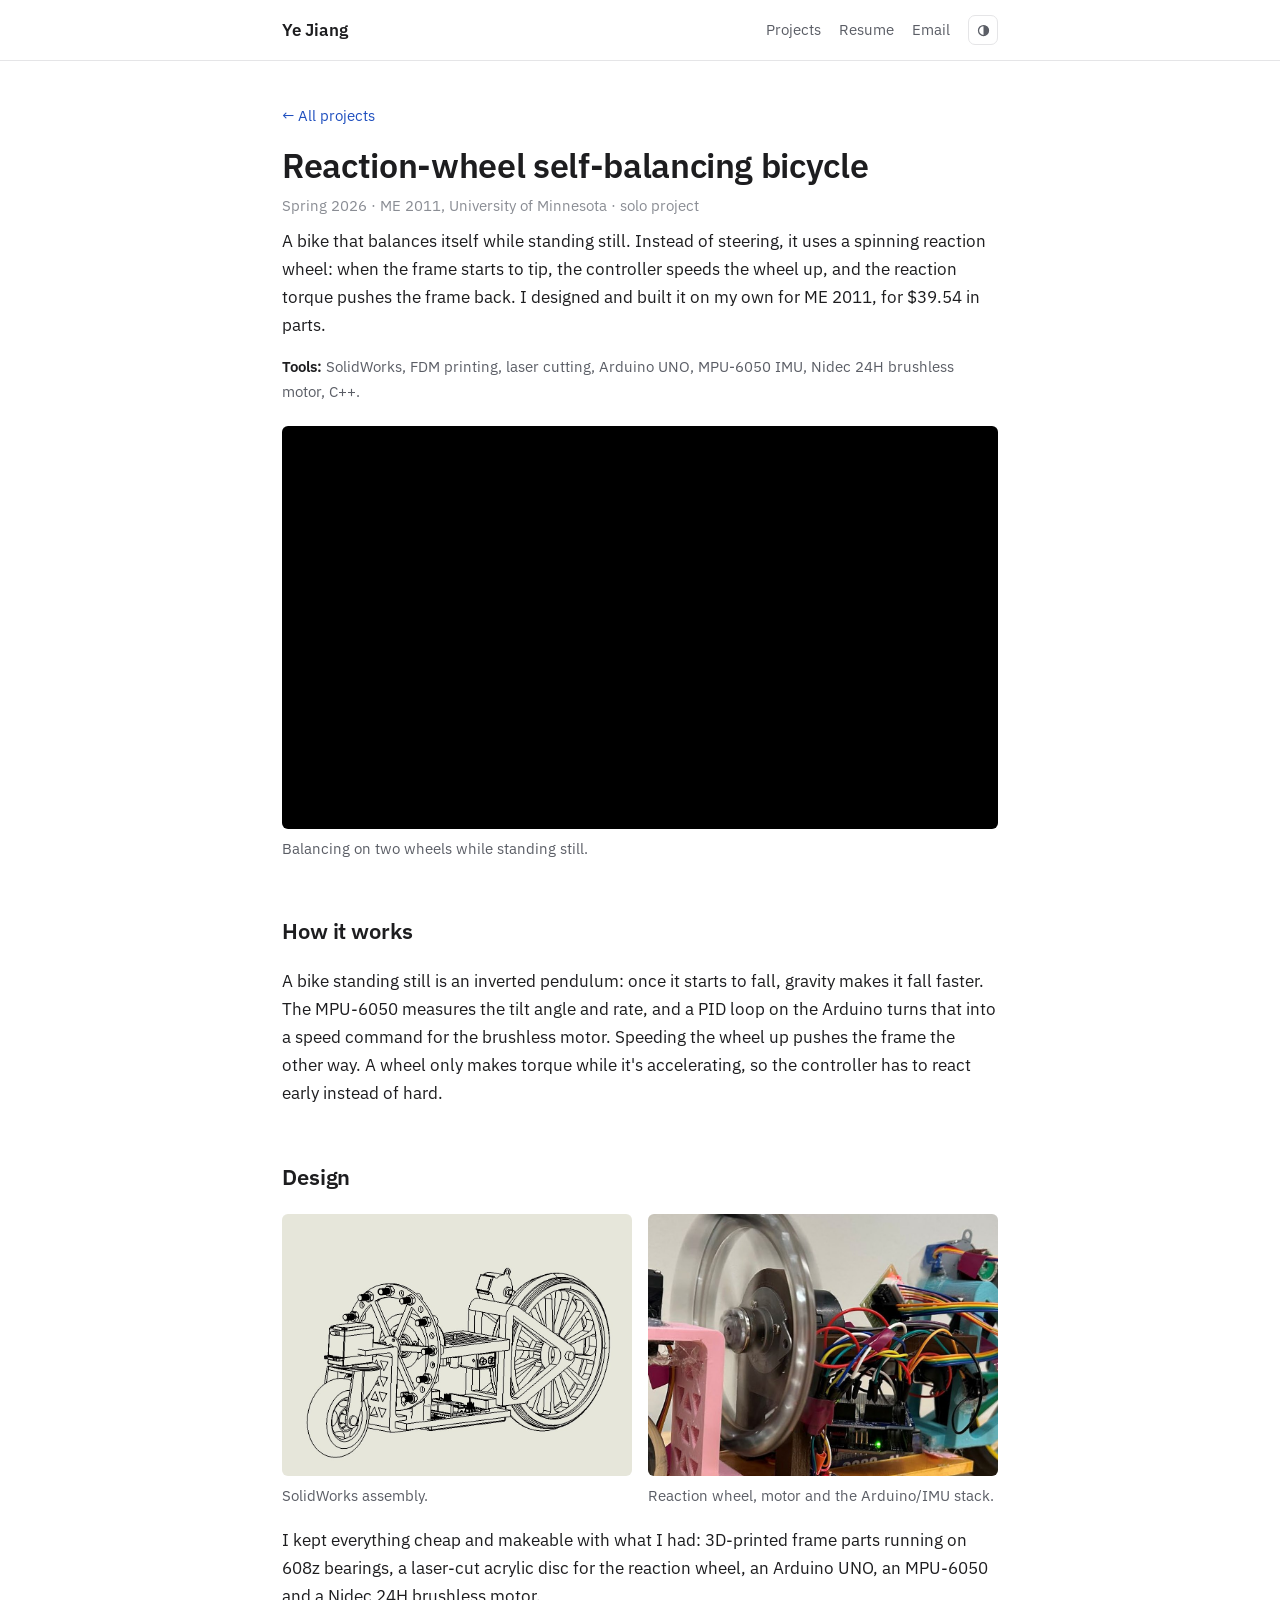
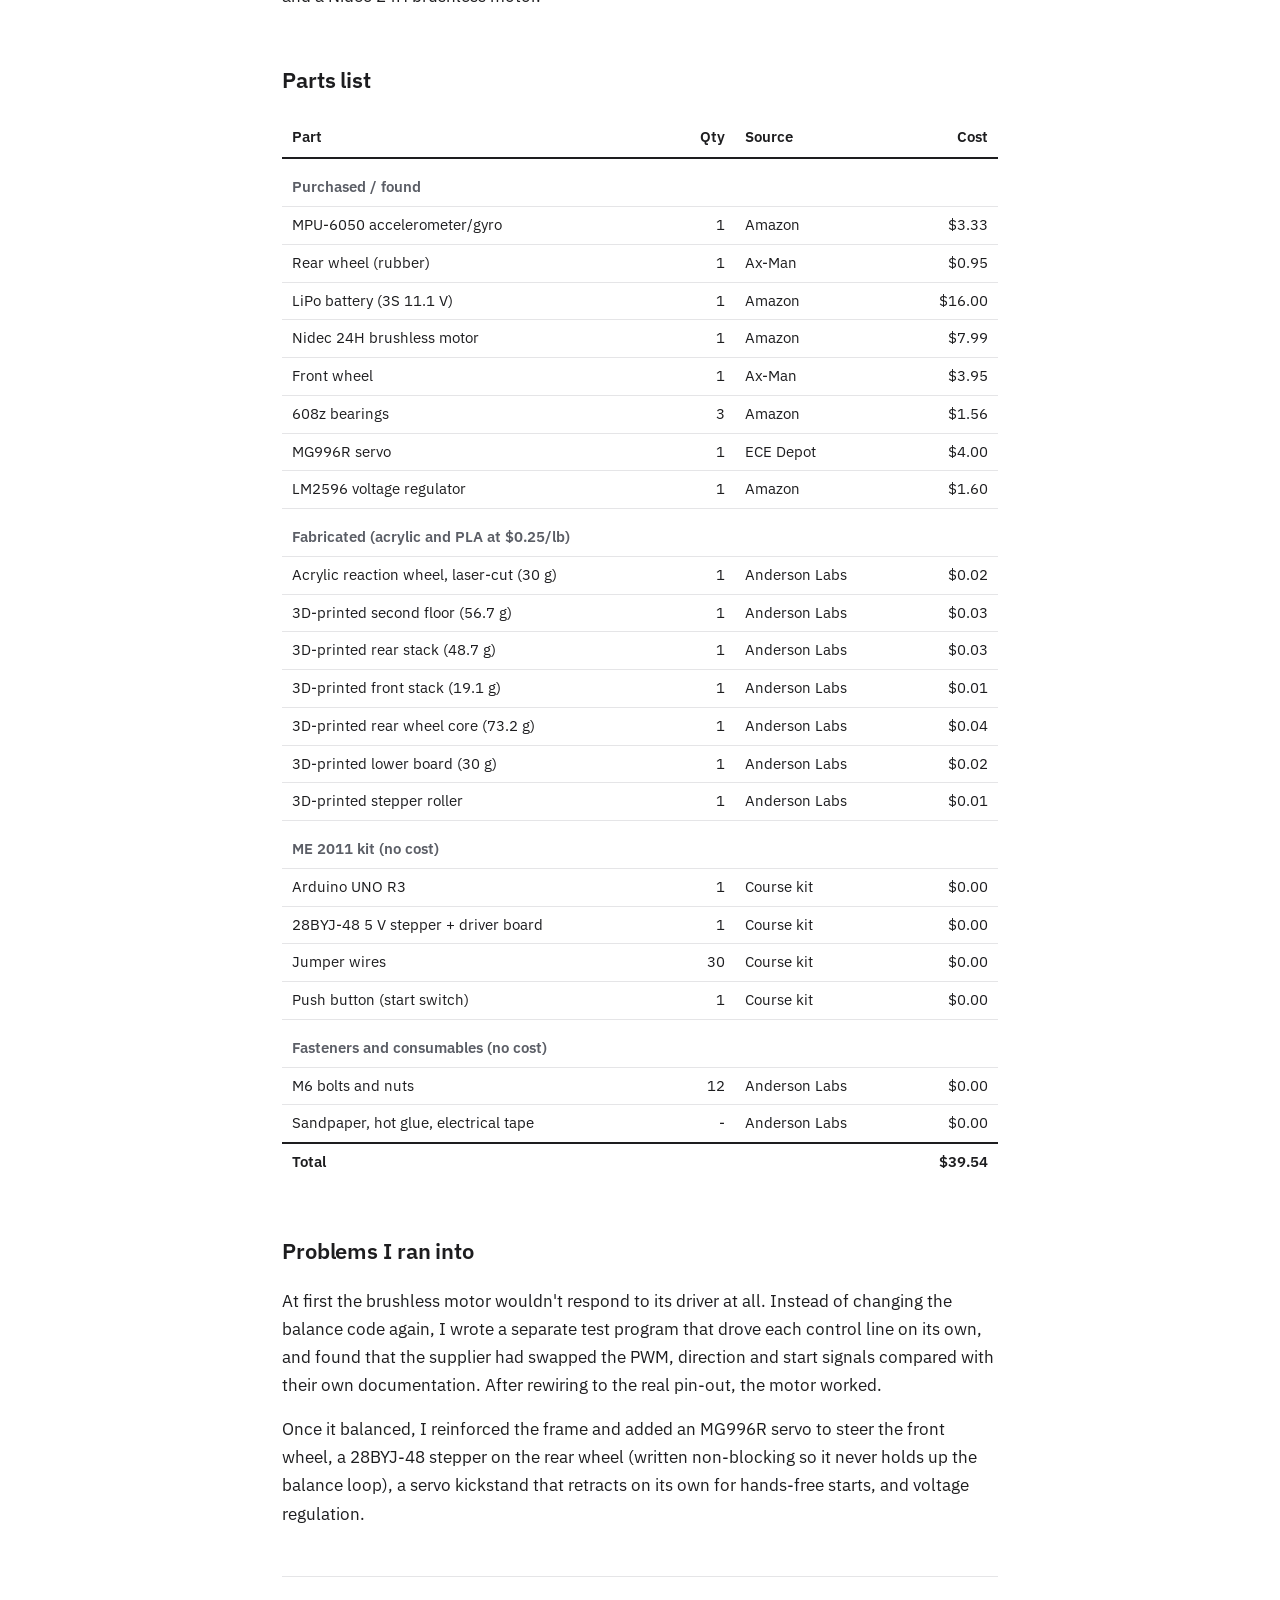
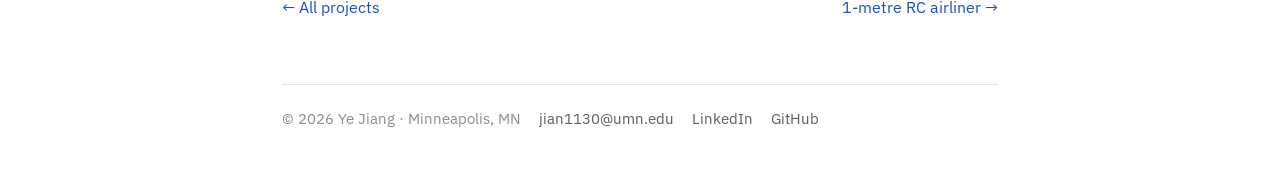
==== commit fb8c0782: "Add files via upload" ====
--- a/bike.html
+++ b/bike.html
@@ -4,77 +4,51 @@
 <meta charset="utf-8">
 <meta name="viewport" content="width=device-width,initial-scale=1">
 <title>Reaction-wheel self-balancing bicycle · Ye Jiang</title>
-<meta name="description" content="A $39.54 bicycle that balances itself while standing still using a reaction wheel: SolidWorks design, 3D-printed and laser-cut parts, Arduino + MPU-6050 IMU, brushless motor, PID control in C++.">
+<meta name="description" content="A bike that balances itself while standing still using a reaction wheel. SolidWorks, 3D printing, Arduino, PID control. $39.54 in parts.">
 <meta property="og:type" content="article">
 <meta property="og:title" content="Reaction-wheel self-balancing bicycle · Ye Jiang">
-<meta property="og:description" content="A $39.54 bicycle that balances itself while standing still. Designed, built, wired and programmed from scratch.">
+<meta property="og:description" content="A bike that balances itself while standing still using a reaction wheel. SolidWorks, 3D printing, Arduino, PID control. $39.54 in parts.">
 <meta property="og:image" content="https://jiangye444.github.io/img/bike-og.jpg">
 <meta property="og:url" content="https://jiangye444.github.io/bike.html">
 <meta name="twitter:card" content="summary_large_image">
-<meta name="theme-color" content="#f4f3ee" media="(prefers-color-scheme: light)">
-<meta name="theme-color" content="#0c0d10" media="(prefers-color-scheme: dark)">
 <link rel="preconnect" href="https://fonts.googleapis.com">
 <link rel="preconnect" href="https://fonts.gstatic.com" crossorigin>
-<link href="https://fonts.googleapis.com/css2?family=Inter:wght@400;500;600;700&family=JetBrains+Mono:wght@500&family=Space+Grotesk:wght@500;700&display=swap" rel="stylesheet">
-<script>(function(){var m='auto';try{m=localStorage.getItem('theme')||'auto'}catch(e){}var r=document.documentElement;r.setAttribute('data-theme-mode',m);if(m==='light'||m==='dark')r.setAttribute('data-theme',m);})();</script>
-<link rel="stylesheet" href="style.css">
-<link rel="icon" href="data:image/svg+xml,<svg xmlns='http://www.w3.org/2000/svg' viewBox='0 0 100 100'><rect x='4' y='4' width='92' height='92' rx='22' fill='%23121317'/><text x='50' y='63' font-size='40' text-anchor='middle' fill='%23f4f3ee' font-family='monospace' font-weight='700'>YJ</text><circle cx='84' cy='84' r='12' fill='%23e8501c'/></svg>">
+<link href="https://fonts.googleapis.com/css2?family=IBM+Plex+Sans:wght@400;500;600&display=swap" rel="stylesheet">
+<script>(function(){var m="auto";try{m=localStorage.getItem("theme")||"auto"}catch(e){}var r=document.documentElement;r.setAttribute("data-theme-mode",m);if(m==="light"||m==="dark")r.setAttribute("data-theme",m);})();</script>
+<link rel="stylesheet" href="style.css?v=4">
+<link rel="icon" href="data:image/svg+xml,<svg xmlns='http://www.w3.org/2000/svg' viewBox='0 0 100 100'><rect width='100' height='100' rx='18' fill='%231d1d1f'/><text x='50' y='66' font-size='46' text-anchor='middle' fill='white' font-family='Arial' font-weight='700'>YJ</text></svg>">
 </head>
-<body class="project">
-<header class="site">
-  <div class="bar">
-    <a class="brand" href="./"><span class="mark">YJ</span><span class="full">Ye Jiang</span></a>
-    <nav><a href="./#projects">Projects</a><a href="./#work">Research</a><a href="resume/Ye_Jiang_Resume.pdf">Resume</a><a href="./#contact">Contact</a></nav>
-    <button class="theme-toggle" type="button" aria-label="Colour theme: automatic" title="Theme: auto (follows your system)">
-      <svg class="i-auto" viewBox="0 0 24 24" fill="none" stroke="currentColor" stroke-width="2"><circle cx="12" cy="12" r="8"/><path d="M12 4a8 8 0 0 1 0 16z" fill="currentColor" stroke="none"/></svg>
-      <svg class="i-sun" viewBox="0 0 24 24" fill="none" stroke="currentColor" stroke-width="2" stroke-linecap="round"><circle cx="12" cy="12" r="4"/><path d="M12 2v2M12 20v2M4.9 4.9l1.4 1.4M17.7 17.7l1.4 1.4M2 12h2M20 12h2M4.9 19.1l1.4-1.4M17.7 6.3l1.4-1.4"/></svg>
-      <svg class="i-moon" viewBox="0 0 24 24" fill="none" stroke="currentColor" stroke-width="2" stroke-linejoin="round"><path d="M20 14.5A8 8 0 0 1 9.5 4a8 8 0 1 0 10.5 10.5z"/></svg>
-    </button>
-  </div>
-</header>
+<body>
+<header class="site"><div class="wrap">
+<a class="name" href="./">Ye Jiang</a>
+<nav><a href="./#projects">Projects</a><a href="resume/Ye_Jiang_Resume.pdf">Resume</a><a href="mailto:jian1130@umn.edu">Email</a><button class="theme-toggle" type="button" aria-label="Colour theme: automatic" title="Theme: auto (follows your system)">
+<svg class="i-auto" viewBox="0 0 24 24" fill="none" stroke="currentColor" stroke-width="2"><circle cx="12" cy="12" r="8"/><path d="M12 4a8 8 0 0 1 0 16z" fill="currentColor" stroke="none"/></svg>
+<svg class="i-sun" viewBox="0 0 24 24" fill="none" stroke="currentColor" stroke-width="2" stroke-linecap="round"><circle cx="12" cy="12" r="4"/><path d="M12 2v2M12 20v2M4.9 4.9l1.4 1.4M17.7 17.7l1.4 1.4M2 12h2M20 12h2M4.9 19.1l1.4-1.4M17.7 6.3l1.4-1.4"/></svg>
+<svg class="i-moon" viewBox="0 0 24 24" fill="none" stroke="currentColor" stroke-width="2" stroke-linejoin="round"><path d="M20 14.5A8 8 0 0 1 9.5 4a8 8 0 1 0 10.5 10.5z"/></svg>
+</button></nav>
+</div></header>
 <main class="wrap">
-  <section class="phead">
-    <a class="back mono" href="./#projects">← All projects</a>
-    <div class="eyebrow mono">Project 01 · Spring 2026 · ME 2011, University of Minnesota</div>
-    <h1>Reaction-wheel self-balancing bicycle</h1>
-    <p class="sub">A bicycle that stays upright while standing still, using a spinning reaction wheel instead of steering. Designed, built, wired and programmed by me, start to finish.</p>
-    <ul class="chips"><li>SolidWorks</li><li>FDM 3D printing</li><li>Laser cutting</li><li>Arduino UNO</li><li>MPU-6050 IMU</li><li>Brushless motor</li><li>C++ PID</li></ul>
-  </section>
+<section class="page-head">
+<a class="back" href="./#projects">← All projects</a>
+<h1>Reaction-wheel self-balancing bicycle</h1>
+<p class="meta">Spring 2026 · ME 2011, University of Minnesota · solo project</p>
+</section>
+<p>A bike that balances itself while standing still. Instead of steering, it uses a spinning reaction wheel: when the frame starts to tip, the controller speeds the wheel up, and the reaction torque pushes the frame back. I designed and built it on my own for ME 2011, for $39.54 in parts.</p>
+<p class="tools"><b>Tools:</b> SolidWorks, FDM printing, laser cutting, Arduino UNO, MPU-6050 IMU, Nidec 24H brushless motor, C++.</p>
+<figure><div class="video"><iframe src="https://www.youtube-nocookie.com/embed/UqLc3zL4h2Y" title="Reaction-wheel self-balancing bicycle demo" loading="lazy" allow="accelerometer; encrypted-media; gyroscope; picture-in-picture" allowfullscreen></iframe></div><figcaption>Balancing on two wheels while standing still.</figcaption></figure>
 
-  <div class="article">
-    <figure class="fig" style="margin-top:6px"><div class="media video"><iframe src="https://www.youtube-nocookie.com/embed/UqLc3zL4h2Y" title="Reaction-wheel self-balancing bicycle demo" loading="lazy" allow="accelerometer; encrypted-media; gyroscope; picture-in-picture" allowfullscreen></iframe></div>
-      <figcaption>Holding balance on two wheels while standing still. The reaction wheel is the laser-cut disc at the centre of the frame.</figcaption></figure>
+<h2>How it works</h2>
+<p>A bike standing still is an inverted pendulum: once it starts to fall, gravity makes it fall faster. The MPU-6050 measures the tilt angle and rate, and a PID loop on the Arduino turns that into a speed command for the brushless motor. Speeding the wheel up pushes the frame the other way. A wheel only makes torque while it's accelerating, so the controller has to react early instead of hard.</p>
 
-    <div class="specs mini">
-      <div class="spec"><div class="k mono">Build cost</div><div class="v">$39.54</div><p>Full bill of materials below</p></div>
-      <div class="spec"><div class="k mono">Team</div><div class="v">1</div><p>Person, start to finish</p></div>
-      <div class="spec"><div class="k mono">Control</div><div class="v">PID</div><p>Closed loop in C++ on an Arduino UNO</p></div>
-      <div class="spec"><div class="k mono">Sensing</div><div class="v">IMU</div><p>MPU-6050 tilt angle and rate</p></div>
-    </div>
+<h2>Design</h2>
+<div class="two">
+<figure><img src="img/bike-cad.jpg" alt="SolidWorks model of the bicycle"><figcaption>SolidWorks assembly.</figcaption></figure>
+<figure><img src="img/bike-detail.jpg" alt="Reaction wheel, motor and electronics"><figcaption>Reaction wheel, motor and the Arduino/IMU stack.</figcaption></figure>
+</div>
+<p>I kept everything cheap and makeable with what I had: 3D-printed frame parts running on 608z bearings, a laser-cut acrylic disc for the reaction wheel, an Arduino UNO, an MPU-6050 and a Nidec 24H brushless motor.</p>
 
-    <div class="summary">
-      <span class="mono">In 60 seconds</span>
-      <ul>
-        <li><b>Goal:</b> a bicycle that stays upright while standing still, using a reaction wheel instead of steering.</li>
-        <li><b>Built:</b> SolidWorks model → 3D-printed frame parts on 608z bearings and a laser-cut reaction wheel → Arduino UNO + MPU-6050 IMU → Nidec 24H brushless motor driving the wheel → PID loop written in C++.</li>
-        <li><b>Result:</b> holds unassisted balance on two wheels while stationary (video above). Total parts cost $39.54.</li>
-        <li><b>Hardest bug:</b> the motor would not respond to its driver. An isolated test program showed the supplier had swapped the PWM, direction and start signals against their own documentation.</li>
-        <li><b>Then:</b> reinforced the frame, added servo steering, non-blocking stepper propulsion, a servo-actuated kickstand that retracts for hands-free launches, and voltage regulation.</li>
-      </ul>
-    </div>
-
-    <h2>Why a reaction wheel</h2>
-    <p>A stationary bicycle is an inverted pendulum: once it tips, gravity pulls it further. A reaction wheel fixes that without any forward motion. Spinning the wheel up in one direction pushes a reaction torque back on the frame in the other, so the controller can "catch" a tilt the instant the IMU sees it. The trade-off is that a wheel can only produce torque while it is accelerating, so the controller has to keep the wheel near its resting speed and act early rather than hard.</p>
-
-    <h2>Design</h2>
-    <div class="two">
-      <figure class="fig"><div class="media"><img src="img/bike-cad.jpg" alt="SolidWorks model of the bicycle"></div><figcaption>SolidWorks assembly. Frame parts were sized for an FDM printer; the flywheel for the laser cutter.</figcaption></figure>
-      <figure class="fig"><div class="media"><img src="img/bike-detail.jpg" alt="Reaction wheel, motor and electronics"></div><figcaption>Reaction wheel, brushless motor and the Arduino/IMU stack.</figcaption></figure>
-    </div>
-    <p>Everything was chosen to be cheap and makeable with the tools I had: printed structure running on 608z bearings, a laser-cut disc for the reaction wheel (no machining needed), an Arduino UNO for control, an MPU-6050 for tilt angle and rate, and a high-speed Nidec 24H brushless motor. The whole build came to $39.54.</p>
-
-    <h2>Bill of materials</h2>
-    <div class="bom"><table>
+<h2>Parts list</h2>
+<div class="bom"><table>
 <thead><tr><th>Part</th><th>Qty</th><th>Source</th><th>Cost</th></tr></thead><tbody>
 <tr class="grp"><td colspan="4">Purchased / found</td></tr>
 <tr><td>MPU-6050 accelerometer/gyro</td><td>1</td><td>Amazon</td><td>$3.33</td></tr>
@@ -103,22 +77,16 @@
 <tr><td>Sandpaper, hot glue, electrical tape</td><td>-</td><td>Anderson Labs</td><td>$0.00</td></tr>
 <tr class="total"><td colspan="3">Total</td><td>$39.54</td></tr></tbody></table></div>
 
-    <h2>Control</h2>
-    <p>The IMU gives tilt angle and angular rate; a PID loop on the Arduino turns that into a motor command for the reaction wheel. The wheel's angular acceleration produces the counter-torque that pushes the frame back toward upright.</p>
+<h2>Problems I ran into</h2>
+<p>At first the brushless motor wouldn't respond to its driver at all. Instead of changing the balance code again, I wrote a separate test program that drove each control line on its own, and found that the supplier had swapped the PWM, direction and start signals compared with their own documentation. After rewiring to the real pin-out, the motor worked.</p>
+<p>Once it balanced, I reinforced the frame and added an MG996R servo to steer the front wheel, a 28BYJ-48 stepper on the rear wheel (written non-blocking so it never holds up the balance loop), a servo kickstand that retracts on its own for hands-free starts, and voltage regulation.</p>
 
-    <h2>What went wrong, and what I did about it</h2>
-    <p>The brushless motor would not respond to its driver. Rather than keep changing the balance code, I wrote an isolated motor test program that exercised each control line on its own, and found the supplier had swapped the PWM, direction and start signal assignments against their own documentation. Rewiring to the true pin-out restored control. After the first balancing runs I reinforced the frame, then added an MG996R servo to steer the front wheel, a 28BYJ-48 stepper for rear-wheel propulsion written non-blocking so the balance loop is never starved, a servo-actuated kickstand that retracts automatically for hands-free launches, and voltage regulation.</p>
+<div class="pager"><a href="./#projects">← All projects</a><a href="rc-plane.html">1-metre RC airliner →</a></div>
 
-    <nav class="pager"><a href="./"><span class="mono">← Back</span><b>All projects</b></a><a class="next" href="rc-plane.html"><span class="mono">Next project →</span><b>1-metre RC airliner</b></a></nav>
-  </div>
-
-  <footer class="site">
-    <span class="mono">© 2026 Ye Jiang · Minneapolis, MN</span>
-    <span class="right"><a href="resume/Ye_Jiang_Resume.pdf">Resume</a> &nbsp; <a href="https://www.linkedin.com/in/ye-jiang-102b5538a/">LinkedIn</a> &nbsp; <a href="mailto:jian1130@umn.edu">Email</a></span>
-  </footer>
+<footer class="site"><span>© 2026 Ye Jiang · Minneapolis, MN</span><a href="mailto:jian1130@umn.edu">jian1130@umn.edu</a><a href="https://www.linkedin.com/in/ye-jiang-102b5538a/">LinkedIn</a><a href="https://github.com/jiangye444">GitHub</a></footer>
 </main>
-<script>(function(){var b=document.querySelector('.theme-toggle');if(!b)return;var r=document.documentElement;var order=['auto','light','dark'];var label={auto:'Theme: auto (follows your system)',light:'Theme: light',dark:'Theme: dark'};
-function apply(m){r.setAttribute('data-theme-mode',m);if(m==='auto')r.removeAttribute('data-theme');else r.setAttribute('data-theme',m);b.title=label[m];b.setAttribute('aria-label','Colour theme: '+(m==='auto'?'automatic':m));try{if(m==='auto')localStorage.removeItem('theme');else localStorage.setItem('theme',m)}catch(e){}}
-apply(r.getAttribute('data-theme-mode')||'auto');b.addEventListener('click',function(){var c=r.getAttribute('data-theme-mode')||'auto';apply(order[(order.indexOf(c)+1)%3]);});})();</script>
+<script>(function(){var b=document.querySelector(".theme-toggle");if(!b)return;var r=document.documentElement;var order=["auto","light","dark"];var label={auto:"Theme: auto (follows your system)",light:"Theme: light",dark:"Theme: dark"};
+function apply(m){r.setAttribute("data-theme-mode",m);if(m==="auto")r.removeAttribute("data-theme");else r.setAttribute("data-theme",m);b.title=label[m];b.setAttribute("aria-label","Colour theme: "+(m==="auto"?"automatic":m));try{if(m==="auto")localStorage.removeItem("theme");else localStorage.setItem("theme",m)}catch(e){}}
+apply(r.getAttribute("data-theme-mode")||"auto");b.addEventListener("click",function(){var c=r.getAttribute("data-theme-mode")||"auto";apply(order[(order.indexOf(c)+1)%3]);});})();</script>
 </body>
 </html>
--- a/style.css
+++ b/style.css
@@ -1,218 +1,93 @@
-/* Ye Jiang — portfolio v2 · engineering-sheet design system */
+/* Ye Jiang — portfolio */
 :root{
-  --bg:#f4f3ee; --surface:#ffffff; --surface-2:#ecebe4; --ink:#121317; --muted:#5f616b; --faint:#8b8d96;
-  --line:#dddbd1; --line-strong:#c9c6ba; --grid:rgba(18,19,23,.055);
-  --accent:#e8501c; --accent-soft:rgba(232,80,28,.12); --on-accent:#ffffff;
-  --invert-bg:#121317; --invert-ink:#f4f3ee; --invert-muted:#a6a8b1;
-  --shadow:0 1px 2px rgba(18,19,23,.06),0 12px 32px -12px rgba(18,19,23,.18);
-  --maxw:1120px; --r:16px; --r-sm:10px;
-  --f-display:"Space Grotesk",Inter,system-ui,sans-serif;
-  --f-body:Inter,-apple-system,BlinkMacSystemFont,"Segoe UI",Roboto,Helvetica,Arial,sans-serif;
-  --f-mono:"JetBrains Mono",ui-monospace,SFMono-Regular,Menlo,Consolas,monospace;
+  --bg:#ffffff; --fg:#1d1d1f; --muted:#5b5e66; --faint:#8a8d94; --line:#e5e5e7; --soft:#f6f6f4;
+  --link:#1f4fbf; --maxw:760px;
 }
 @media (prefers-color-scheme:dark){
-  :root:not([data-theme="light"]){
-    --bg:#0c0d10; --surface:#15171c; --surface-2:#1b1d23; --ink:#f1f0ea; --muted:#a2a4ae; --faint:#787a84;
-    --line:#25272e; --line-strong:#33363e; --grid:rgba(255,255,255,.035);
-    --accent:#ff6b3d; --accent-soft:rgba(255,107,61,.14); --on-accent:#140803;
-    --invert-bg:#f1f0ea; --invert-ink:#121317; --invert-muted:#55575f;
-    --shadow:0 1px 2px rgba(0,0,0,.4),0 16px 40px -16px rgba(0,0,0,.7);
-  }
+  :root:not([data-theme="light"]){ --bg:#151517; --fg:#ececee; --muted:#a6a8ae; --faint:#7d8087; --line:#2b2c30; --soft:#1d1e21; --link:#8fb0ff; }
 }
-:root[data-theme="dark"]{
-    --bg:#0c0d10; --surface:#15171c; --surface-2:#1b1d23; --ink:#f1f0ea; --muted:#a2a4ae; --faint:#787a84;
-    --line:#25272e; --line-strong:#33363e; --grid:rgba(255,255,255,.035);
-    --accent:#ff6b3d; --accent-soft:rgba(255,107,61,.14); --on-accent:#140803;
-    --invert-bg:#f1f0ea; --invert-ink:#121317; --invert-muted:#55575f;
-    --shadow:0 1px 2px rgba(0,0,0,.4),0 16px 40px -16px rgba(0,0,0,.7);
-}
+:root[data-theme="dark"]{ --bg:#151517; --fg:#ececee; --muted:#a6a8ae; --faint:#7d8087; --line:#2b2c30; --soft:#1d1e21; --link:#8fb0ff; }
 *{box-sizing:border-box}
-html{-webkit-text-size-adjust:100%;scroll-behavior:smooth}
-body{margin:0;background:var(--bg);color:var(--ink);font:16px/1.65 var(--f-body);font-feature-settings:"cv11","ss01";-webkit-font-smoothing:antialiased;
-  background-image:linear-gradient(var(--grid) 1px,transparent 1px),linear-gradient(90deg,var(--grid) 1px,transparent 1px);
-  background-size:32px 32px;background-attachment:fixed}
-::selection{background:var(--accent);color:var(--on-accent)}
-a{color:inherit;text-decoration:none}
-p a,li a,figcaption a,.prose a{color:var(--ink);text-decoration:underline;text-decoration-color:var(--accent);text-decoration-thickness:2px;text-underline-offset:3px}
-p a:hover,li a:hover,figcaption a:hover{color:var(--accent)}
+html{-webkit-text-size-adjust:100%}
+body{margin:0;background:var(--bg);color:var(--fg);font:17px/1.65 "IBM Plex Sans",-apple-system,BlinkMacSystemFont,"Segoe UI",Roboto,Helvetica,Arial,sans-serif;-webkit-font-smoothing:antialiased}
+a{color:var(--link);text-decoration:none}
+a:hover{text-decoration:underline}
 img,video{max-width:100%;height:auto;display:block}
-.wrap{max-width:var(--maxw);margin:0 auto;padding:0 24px}
-@media(max-width:560px){.wrap{padding:0 16px}}
-.mono{font-family:var(--f-mono);font-size:12px;letter-spacing:.08em;text-transform:uppercase}
+.wrap{max-width:var(--maxw);margin:0 auto;padding:0 22px}
+@media(max-width:520px){.wrap{padding:0 16px}body{font-size:16px}}
 
-/* header */
-header.site{position:sticky;top:0;z-index:20;background:color-mix(in srgb,var(--bg) 86%,transparent);backdrop-filter:saturate(1.4) blur(10px);-webkit-backdrop-filter:saturate(1.4) blur(10px);border-bottom:1px solid var(--line)}
-header.site .bar{max-width:var(--maxw);margin:0 auto;padding:12px 24px;display:flex;align-items:center;gap:18px}
-@media(max-width:560px){header.site .bar{padding:10px 16px;gap:10px}}
-.brand{display:flex;align-items:center;gap:10px;font-family:var(--f-display);font-weight:700;font-size:17px;letter-spacing:-.01em}
-.brand .mark{width:30px;height:30px;border-radius:8px;background:var(--ink);color:var(--bg);display:grid;place-items:center;font:700 13px/1 var(--f-mono);position:relative}
-.brand .mark::after{content:"";position:absolute;right:-3px;bottom:-3px;width:9px;height:9px;border-radius:50%;background:var(--accent);border:2px solid var(--bg)}
-header.site nav{margin-left:auto;display:flex;gap:4px}
-header.site nav a{font-size:14px;color:var(--muted);padding:6px 10px;border-radius:8px}
-header.site nav a:hover{color:var(--ink);background:var(--surface-2)}
-@media(max-width:560px){.brand .full{display:none} header.site nav a{padding:6px 7px;font-size:13.5px}}
+header.site{border-bottom:1px solid var(--line)}
+header.site .wrap{display:flex;align-items:center;gap:20px;height:60px}
+header.site .name{font-weight:600;color:var(--fg);font-size:17px}
+header.site nav{margin-left:auto;display:flex;align-items:center;gap:18px;font-size:15px}
+header.site nav a{color:var(--muted)}
+header.site nav a:hover{color:var(--fg);text-decoration:none}
+@media(max-width:420px){header.site nav{gap:13px;font-size:14.5px}}
 
-/* hero */
-.hero{display:grid;grid-template-columns:1fr;gap:34px;padding:64px 0 40px;align-items:center}
-@media(min-width:960px){.hero{grid-template-columns:1.02fr 1fr;gap:48px;padding:84px 0 56px}}
-.eyebrow{display:inline-flex;align-items:center;gap:10px;color:var(--muted);margin-bottom:22px}
-.eyebrow::before{content:"";width:22px;height:2px;background:var(--accent)}
-.status{display:inline-flex;align-items:center;gap:8px;font:500 13px/1 var(--f-body);color:var(--ink);background:var(--surface);border:1px solid var(--line);padding:7px 12px 7px 10px;border-radius:999px;margin-bottom:22px;box-shadow:var(--shadow)}
-.status i{width:8px;height:8px;border-radius:50%;background:#22a55a;box-shadow:0 0 0 0 rgba(34,165,90,.5);animation:pulse 2.4s infinite}
-@keyframes pulse{0%{box-shadow:0 0 0 0 rgba(34,165,90,.45)}70%{box-shadow:0 0 0 8px rgba(34,165,90,0)}100%{box-shadow:0 0 0 0 rgba(34,165,90,0)}}
-.hero h1{font-family:var(--f-display);font-weight:700;font-size:clamp(42px,7vw,78px);line-height:.98;letter-spacing:-.035em;margin:0 0 22px}
-.hero h1 em{font-style:normal;color:var(--accent)}
-.hero .lead{font-size:clamp(16.5px,1.6vw,18.5px);color:var(--muted);max-width:52ch;margin:0 0 28px}
-.hero .lead b{color:var(--ink);font-weight:600}
-.actions{display:flex;flex-wrap:wrap;gap:10px;align-items:center}
-.btn{display:inline-flex;align-items:center;gap:8px;font:600 15px/1 var(--f-body);padding:13px 18px;border-radius:12px;border:1px solid var(--line-strong);background:var(--surface);color:var(--ink);transition:transform .15s ease,background .15s ease,border-color .15s ease}
-.btn:hover{transform:translateY(-1px);border-color:var(--ink)}
-.btn.primary{background:var(--ink);color:var(--bg);border-color:var(--ink)}
-.btn.primary:hover{background:var(--accent);border-color:var(--accent);color:var(--on-accent)}
-.btn svg{width:16px;height:16px}
-.actions .quiet{font-size:14.5px;color:var(--muted);padding:6px 6px}
-.actions .quiet:hover{color:var(--ink)}
-
-/* drawing-sheet frame */
-.sheet{position:relative;background:var(--surface);border:1px solid var(--line);border-radius:var(--r);padding:10px;box-shadow:var(--shadow)}
-.sheet::before,.sheet::after{content:"";position:absolute;width:14px;height:14px;border:2px solid var(--accent);pointer-events:none}
-.sheet::before{top:-7px;left:-7px;border-right:0;border-bottom:0}
-.sheet::after{bottom:-7px;right:-7px;border-left:0;border-top:0}
-.sheet .media{border-radius:10px;overflow:hidden;background:#000}
-.sheet .media video,.sheet .media img{width:100%;display:block}
-.sheet .cap{display:flex;justify-content:space-between;gap:12px;align-items:baseline;padding:10px 4px 2px;color:var(--muted);font-size:13.5px}
-.sheet .cap .mono{color:var(--accent);white-space:nowrap}
-.hero .sheet .media video{aspect-ratio:1200/484;object-fit:cover}
-@media(min-width:960px){.hero .sheet .media video{aspect-ratio:4/3}}
-
-/* spec strip */
-.specs{display:grid;grid-template-columns:repeat(2,1fr);border:1px solid var(--line);border-radius:var(--r);background:var(--surface);overflow:hidden;margin:0 0 20px}
-@media(min-width:820px){.specs{grid-template-columns:repeat(4,1fr)}}
-.spec{padding:22px 22px 20px;border-right:1px solid var(--line);border-bottom:1px solid var(--line)}
-.spec:nth-child(2n){border-right:0}
-@media(min-width:820px){.spec{border-bottom:0}.spec:nth-child(2n){border-right:1px solid var(--line)}.spec:last-child{border-right:0}}
-@media(max-width:819px){.spec:nth-last-child(-n+2){border-bottom:0}}
-.spec .k{color:var(--faint)}
-.spec .v{font-family:var(--f-display);font-weight:700;font-size:clamp(30px,3.6vw,42px);letter-spacing:-.03em;line-height:1.05;margin:10px 0 6px}
-.spec .v small{font-size:.5em;color:var(--accent);margin-left:3px;letter-spacing:0}
-.spec p{margin:0;color:var(--muted);font-size:14px;line-height:1.45}
-
-/* sections */
-section.block{padding:56px 0 8px}
-.sec-head{display:flex;align-items:center;gap:14px;margin:0 0 26px}
-.sec-head .num{color:var(--accent)}
-.sec-head h2{font-family:var(--f-display);font-weight:700;font-size:clamp(26px,3.2vw,34px);letter-spacing:-.025em;margin:0;line-height:1.1}
-.sec-head .rule{flex:1;height:1px;background:var(--line-strong)}
-.sec-head .note{color:var(--faint)}
-@media(max-width:560px){.sec-head .note{display:none}}
-
-/* project cards */
-.projects{display:grid;grid-template-columns:1fr;gap:22px}
-@media(min-width:820px){.projects{grid-template-columns:1fr 1fr}}
-.pcard{display:flex;flex-direction:column;background:var(--surface);border:1px solid var(--line);border-radius:var(--r);overflow:hidden;transition:transform .2s ease,box-shadow .2s ease,border-color .2s ease}
-.pcard:hover{transform:translateY(-3px);box-shadow:var(--shadow);border-color:var(--line-strong)}
-.pcard .thumb{position:relative;aspect-ratio:16/10;overflow:hidden;background:var(--surface-2)}
-.pcard .thumb img{width:100%;height:100%;object-fit:cover;transition:transform .5s ease}
-.pcard:hover .thumb img{transform:scale(1.04)}
-.pcard .badge{position:absolute;top:12px;left:12px;background:color-mix(in srgb,var(--surface) 88%,transparent);backdrop-filter:blur(6px);-webkit-backdrop-filter:blur(6px);color:var(--ink);padding:6px 9px;border-radius:8px;border:1px solid var(--line)}
-.pcard .body{padding:22px 22px 20px;display:flex;flex-direction:column;flex:1}
-.pcard .meta{color:var(--faint);margin-bottom:10px}
-.pcard h3{font-family:var(--f-display);font-weight:700;font-size:24px;letter-spacing:-.02em;line-height:1.15;margin:0 0 10px}
-.pcard p{color:var(--muted);font-size:15px;margin:0 0 16px}
-.chips{display:flex;flex-wrap:wrap;gap:6px;margin:0 0 18px;padding:0;list-style:none}
-.chips li{font:500 11.5px/1 var(--f-mono);letter-spacing:.02em;color:var(--ink);background:var(--surface-2);border:1px solid var(--line);padding:6px 8px;border-radius:7px}
-.pcard .go{margin-top:auto;display:flex;align-items:center;gap:8px;font-weight:600;font-size:14.5px}
-.pcard .go span{transition:transform .2s ease;color:var(--accent)}
-.pcard:hover .go span{transform:translateX(4px)}
-
-/* work cards */
-.work{display:grid;grid-template-columns:1fr;gap:22px}
-@media(min-width:820px){.work{grid-template-columns:1fr 1fr}}
-.wcard{background:var(--surface);border:1px solid var(--line);border-radius:var(--r);padding:24px 24px 22px;position:relative;overflow:hidden}
-.wcard::before{content:"";position:absolute;inset:0 auto 0 0;width:3px;background:var(--accent)}
-.wcard .org{color:var(--faint);margin-bottom:10px}
-.wcard h3{font-family:var(--f-display);font-weight:700;font-size:22px;letter-spacing:-.02em;line-height:1.2;margin:0 0 12px}
-.wcard p{color:var(--muted);font-size:15px;margin:0 0 16px}
-.wcard .pending{display:flex;align-items:center;gap:8px;color:var(--faint);font-size:13px;border-top:1px dashed var(--line-strong);padding-top:14px;margin-top:2px}
-.wcard .pending::before{content:"";width:7px;height:7px;border-radius:50%;background:var(--accent)}
-
-/* contact */
-.cta{margin:64px 0 0;background:var(--invert-bg);color:var(--invert-ink);border-radius:22px;padding:clamp(28px,5vw,56px);position:relative;overflow:hidden}
-.cta::after{content:"";position:absolute;right:-60px;top:-60px;width:260px;height:260px;border-radius:50%;border:2px solid var(--accent);opacity:.55}
-.cta::before{content:"";position:absolute;right:20px;top:20px;width:120px;height:120px;border-radius:50%;border:1px dashed var(--accent);opacity:.5}
-.cta .mono{color:var(--accent)}
-.cta h2{font-family:var(--f-display);font-weight:700;font-size:clamp(30px,4.6vw,52px);letter-spacing:-.03em;line-height:1.02;margin:14px 0 16px;max-width:16ch}
-.cta p{color:var(--invert-muted);max-width:52ch;margin:0 0 26px}
-.cta .btn{background:transparent;color:var(--invert-ink);border-color:color-mix(in srgb,var(--invert-ink) 30%,transparent)}
-.cta .btn:hover{border-color:var(--invert-ink)}
-.cta .btn.primary{background:var(--accent);border-color:var(--accent);color:#fff}
-.cta .btn.primary:hover{filter:brightness(1.06)}
-
-/* footer */
-footer.site{margin:48px 0 0;border-top:1px solid var(--line);padding:22px 0 44px;display:flex;flex-wrap:wrap;gap:12px 22px;align-items:center;color:var(--faint)}
-footer.site a{font-size:14px;color:var(--muted)}
-footer.site a:hover{color:var(--ink)}
-footer.site .right{margin-left:auto}
-
-/* ---------- project pages ---------- */
-body.project main{counter-reset:sec fig}
-.phead{padding:52px 0 26px;max-width:860px}
-.back{display:inline-flex;align-items:center;gap:8px;color:var(--muted);margin-bottom:26px}
-.back:hover{color:var(--ink)}
-.phead h1{font-family:var(--f-display);font-weight:700;font-size:clamp(36px,5.6vw,62px);letter-spacing:-.035em;line-height:1;margin:14px 0 16px}
-.phead .sub{color:var(--muted);font-size:17px;margin:0 0 20px;max-width:60ch}
-.article{max-width:860px}
-.article > p,.article li{font-size:16.5px}
-.article h2{font-family:var(--f-display);font-weight:700;font-size:clamp(24px,2.8vw,30px);letter-spacing:-.02em;line-height:1.15;margin:52px 0 14px;display:flex;align-items:baseline;gap:14px}
-.article h2::before{counter-increment:sec;content:counter(sec,decimal-leading-zero);font:500 12px/1 var(--f-mono);letter-spacing:.08em;color:var(--accent);transform:translateY(-4px)}
-figure.fig{margin:26px 0}
-figure.fig figcaption{color:var(--muted);font-size:14px;margin-top:10px;display:flex;gap:10px;align-items:baseline}
-figure.fig figcaption::before{counter-increment:fig;content:"FIG. " counter(fig,decimal-leading-zero);font:500 11.5px/1 var(--f-mono);letter-spacing:.08em;color:var(--accent);white-space:nowrap}
-figure.fig .media{border-radius:12px;overflow:hidden;border:1px solid var(--line);background:var(--surface)}
-figure.fig .media img{width:100%}
-.two{display:grid;grid-template-columns:1fr;gap:18px}
-@media(min-width:700px){.two{grid-template-columns:1fr 1fr}}
-.two figure.fig{margin:0}
-.two .media img{aspect-ratio:4/3;object-fit:cover}
-figure.narrow{max-width:560px}
-.video{position:relative;width:100%;aspect-ratio:16/9;background:#000}
-.video iframe{position:absolute;inset:0;width:100%;height:100%;border:0}
-img.yt{aspect-ratio:16/9;object-fit:cover;width:100%}
-.summary{background:var(--surface);border:1px solid var(--line);border-radius:var(--r);padding:22px 24px 18px;margin:30px 0;position:relative}
-.summary::before{content:"";position:absolute;inset:0 auto 0 0;width:3px;background:var(--accent);border-radius:3px 0 0 3px}
-.summary .mono{color:var(--accent);display:block;margin-bottom:12px}
-.summary ul{margin:0;padding-left:18px}
-.summary li{margin:7px 0;color:var(--muted)}
-.summary li b{color:var(--ink);font-weight:600}
-.specs.mini .spec{padding:18px 18px 16px}
-.specs.mini .spec .v{font-size:clamp(24px,2.8vw,32px)}
-.bom{overflow-x:auto;margin:16px 0 8px;border:1px solid var(--line);border-radius:var(--r);background:var(--surface)}
-.bom table{border-collapse:collapse;width:100%;font-size:14.5px;min-width:520px}
-.bom th{font:500 11.5px/1 var(--f-mono);letter-spacing:.08em;text-transform:uppercase;color:var(--faint);text-align:left;padding:14px 16px;border-bottom:1px solid var(--line-strong);background:var(--surface-2)}
-.bom td{padding:9px 16px;border-bottom:1px solid var(--line)}
-.bom td:nth-child(2),.bom td:nth-child(4),.bom th:nth-child(2),.bom th:nth-child(4){text-align:right;white-space:nowrap;font-variant-numeric:tabular-nums}
-.bom tr.grp td{font:500 11.5px/1 var(--f-mono);letter-spacing:.08em;text-transform:uppercase;color:var(--accent);padding-top:18px;border-bottom:0}
-.bom tr.total td{font-family:var(--f-display);font-weight:700;font-size:18px;border-top:2px solid var(--ink);border-bottom:0;padding:14px 16px}
-.pager{display:grid;grid-template-columns:1fr 1fr;gap:16px;margin:64px 0 0}
-.pager a{background:var(--surface);border:1px solid var(--line);border-radius:var(--r);padding:18px 20px;display:block;transition:border-color .2s ease,transform .2s ease}
-.pager a:hover{border-color:var(--ink);transform:translateY(-2px)}
-.pager .mono{color:var(--faint);display:block;margin-bottom:6px}
-.pager b{font-family:var(--f-display);font-size:18px;letter-spacing:-.01em}
-.pager a.next{text-align:right}
-@media(max-width:560px){.pager{grid-template-columns:1fr}.pager a.next{text-align:left}}
-
-@media (prefers-reduced-motion:reduce){*{transition:none!important;animation:none!important}html{scroll-behavior:auto}}
-.back{display:flex;width:max-content}
-@media(max-width:700px){.cta::after{right:-120px;top:-150px;opacity:.35}.cta::before{display:none}}
-
-/* theme toggle */
-.theme-toggle{margin-left:6px;width:34px;height:34px;display:grid;place-items:center;border-radius:9px;border:1px solid var(--line);background:var(--surface);color:var(--ink);cursor:pointer;padding:0;transition:border-color .15s ease,transform .15s ease}
-.theme-toggle:hover{border-color:var(--ink)}
-.theme-toggle:focus-visible{outline:2px solid var(--accent);outline-offset:2px}
-.theme-toggle svg{width:17px;height:17px}
+.theme-toggle{width:30px;height:30px;display:grid;place-items:center;border:1px solid var(--line);border-radius:7px;background:transparent;color:var(--muted);cursor:pointer;padding:0;flex:0 0 30px}
+.theme-toggle:hover{color:var(--fg);border-color:var(--muted)}
+.theme-toggle svg{width:15px;height:15px}
 .theme-toggle .i-sun,.theme-toggle .i-moon,.theme-toggle .i-auto{display:none}
 :root[data-theme-mode="light"] .theme-toggle .i-sun{display:block}
 :root[data-theme-mode="dark"] .theme-toggle .i-moon{display:block}
 :root:not([data-theme-mode="light"]):not([data-theme-mode="dark"]) .theme-toggle .i-auto{display:block}
-.theme-toggle{flex:0 0 34px}
-@media(max-width:430px){header.site nav a[href$="#work"]{display:none} header.site nav a{padding:6px 6px}}
+
+.intro{padding:48px 0 8px}
+.intro h1{font-size:34px;line-height:1.2;font-weight:600;letter-spacing:-.01em;margin:0 0 18px}
+.intro p{margin:0 0 14px}
+.intro .contact-line{color:var(--muted);font-size:15.5px}
+.intro .contact-line a{white-space:nowrap}
+.intro figure{margin:28px 0 0}
+
+h2{font-size:22px;font-weight:600;margin:52px 0 18px;letter-spacing:-.005em}
+h3{font-size:19px;font-weight:600;margin:0 0 6px}
+p{margin:0 0 16px}
+.muted{color:var(--muted)}
+.small{font-size:14.5px}
+
+figure{margin:22px 0}
+figure img,figure video,figure .video{border-radius:6px}
+figcaption{font-size:14.5px;color:var(--muted);margin-top:8px}
+
+.project{display:grid;grid-template-columns:1fr;gap:16px 26px;padding:22px 0;border-top:1px solid var(--line);color:inherit}
+.project:last-of-type{border-bottom:1px solid var(--line)}
+@media(min-width:640px){.project{grid-template-columns:260px 1fr;align-items:start}}
+.project img{width:100%;aspect-ratio:4/3;object-fit:cover;border-radius:6px;background:var(--soft)}
+.project h3 a{color:var(--fg)}
+.project .when{font-size:14.5px;color:var(--faint);margin:0 0 8px}
+.project p{margin:0 0 10px;color:var(--muted);font-size:16px}
+.project .more{font-size:15px}
+
+.role{padding:4px 0 6px}
+.role .where{font-size:14.5px;color:var(--faint);margin:0 0 8px}
+.role p{color:var(--fg)}
+
+footer.site{margin-top:64px;border-top:1px solid var(--line);padding:22px 0 40px;color:var(--faint);font-size:14.5px;display:flex;flex-wrap:wrap;gap:8px 18px}
+footer.site a{color:var(--muted)}
+
+/* project pages */
+.page-head{padding:40px 0 4px}
+.page-head .back{font-size:15px}
+.page-head h1{font-size:34px;line-height:1.2;font-weight:600;letter-spacing:-.01em;margin:16px 0 8px}
+.page-head .meta{color:var(--faint);font-size:15px;margin:0 0 4px}
+.tools{color:var(--muted);font-size:15px}
+.tools b{color:var(--fg);font-weight:600}
+.two{display:grid;grid-template-columns:1fr;gap:16px}
+@media(min-width:620px){.two{grid-template-columns:1fr 1fr}}
+.two figure{margin:0}
+.two img{aspect-ratio:4/3;object-fit:cover}
+figure.narrow{max-width:520px}
+.video{position:relative;width:100%;aspect-ratio:16/9;background:#000;overflow:hidden}
+.video iframe{position:absolute;inset:0;width:100%;height:100%;border:0}
+img.yt{aspect-ratio:16/9;object-fit:cover;width:100%}
+ul.plain{padding-left:20px;margin:0 0 16px}
+ul.plain li{margin:4px 0}
+.bom{overflow-x:auto;margin:10px 0 6px}
+.bom table{border-collapse:collapse;width:100%;font-size:15px;min-width:500px}
+.bom th{text-align:left;font-weight:600;padding:8px 10px;border-bottom:2px solid var(--fg)}
+.bom td{padding:6px 10px;border-bottom:1px solid var(--line)}
+.bom td:nth-child(2),.bom td:nth-child(4),.bom th:nth-child(2),.bom th:nth-child(4){text-align:right;white-space:nowrap;font-variant-numeric:tabular-nums}
+.bom tr.grp td{font-weight:600;color:var(--muted);padding-top:16px}
+.bom tr.total td{font-weight:600;border-top:2px solid var(--fg);border-bottom:0}
+.pager{display:flex;justify-content:space-between;gap:16px;margin-top:48px;padding-top:18px;border-top:1px solid var(--line);font-size:15.5px}
+.two{margin-bottom:18px}
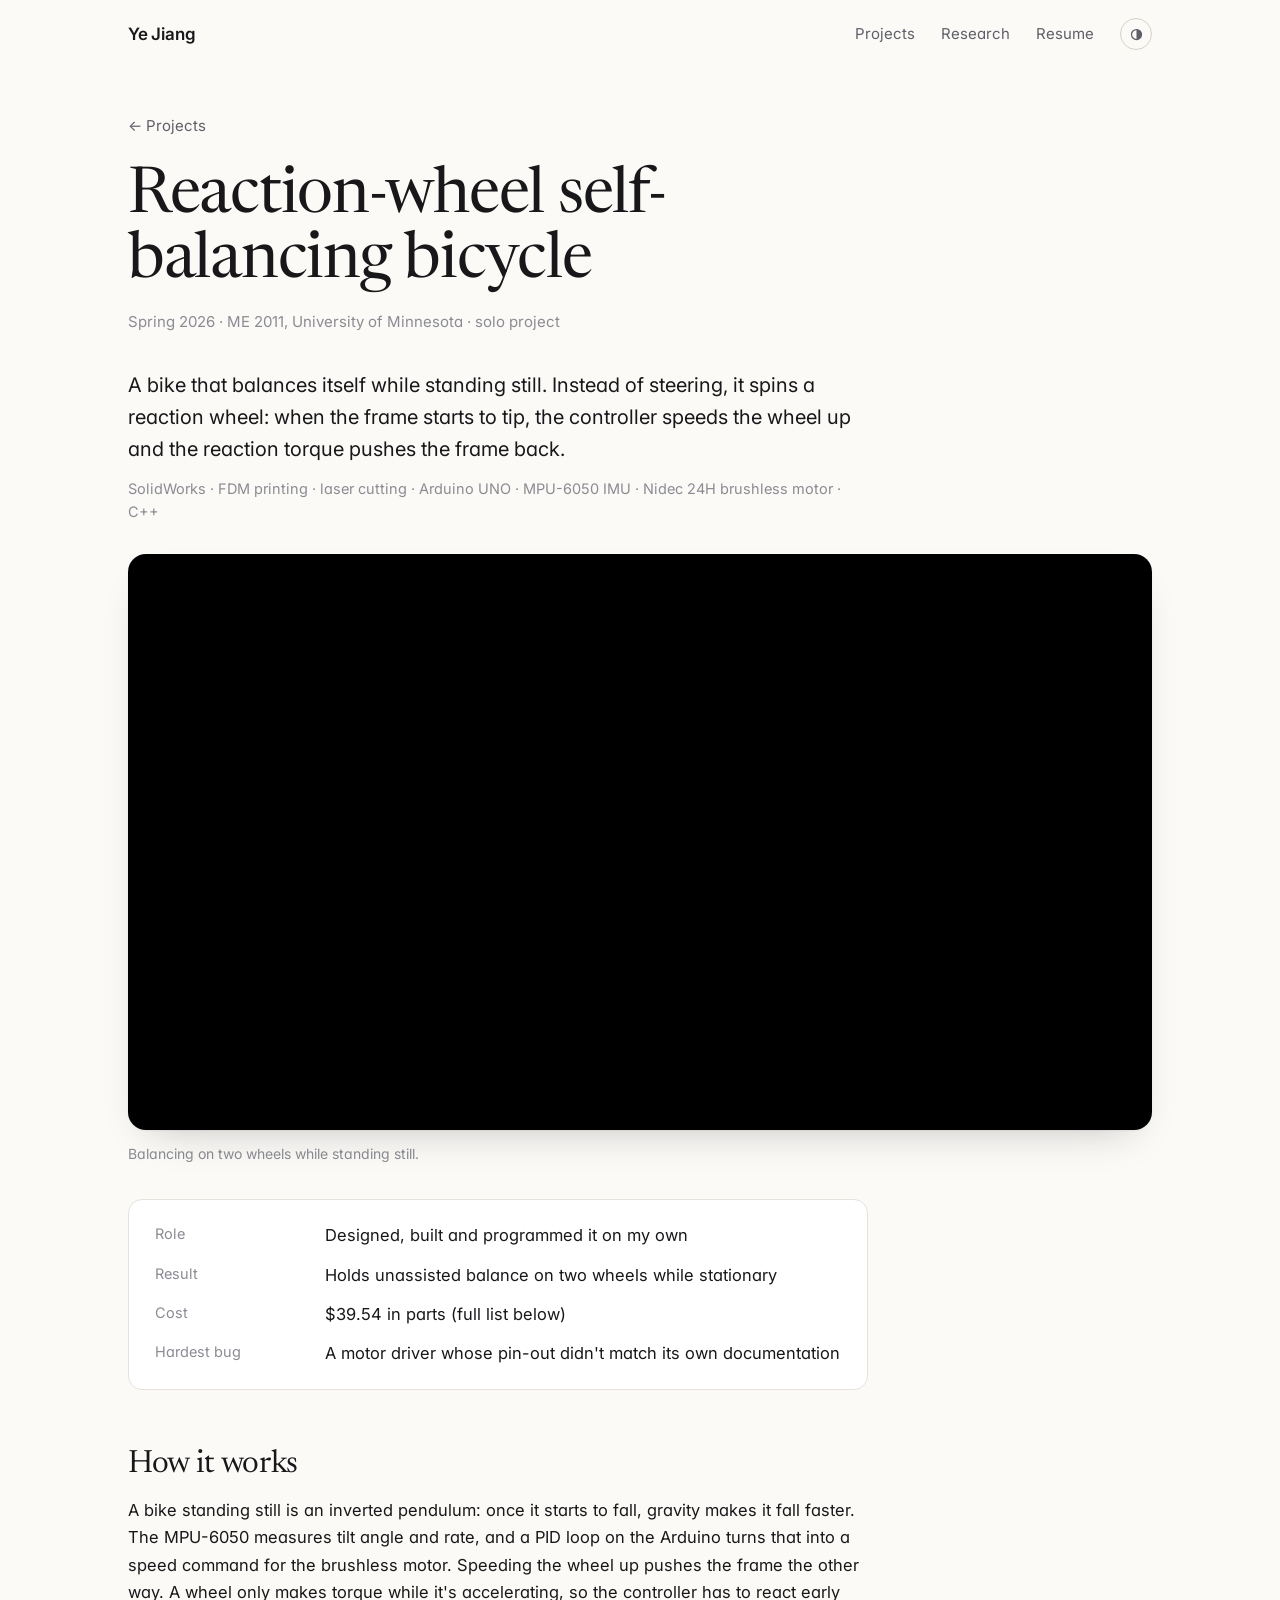
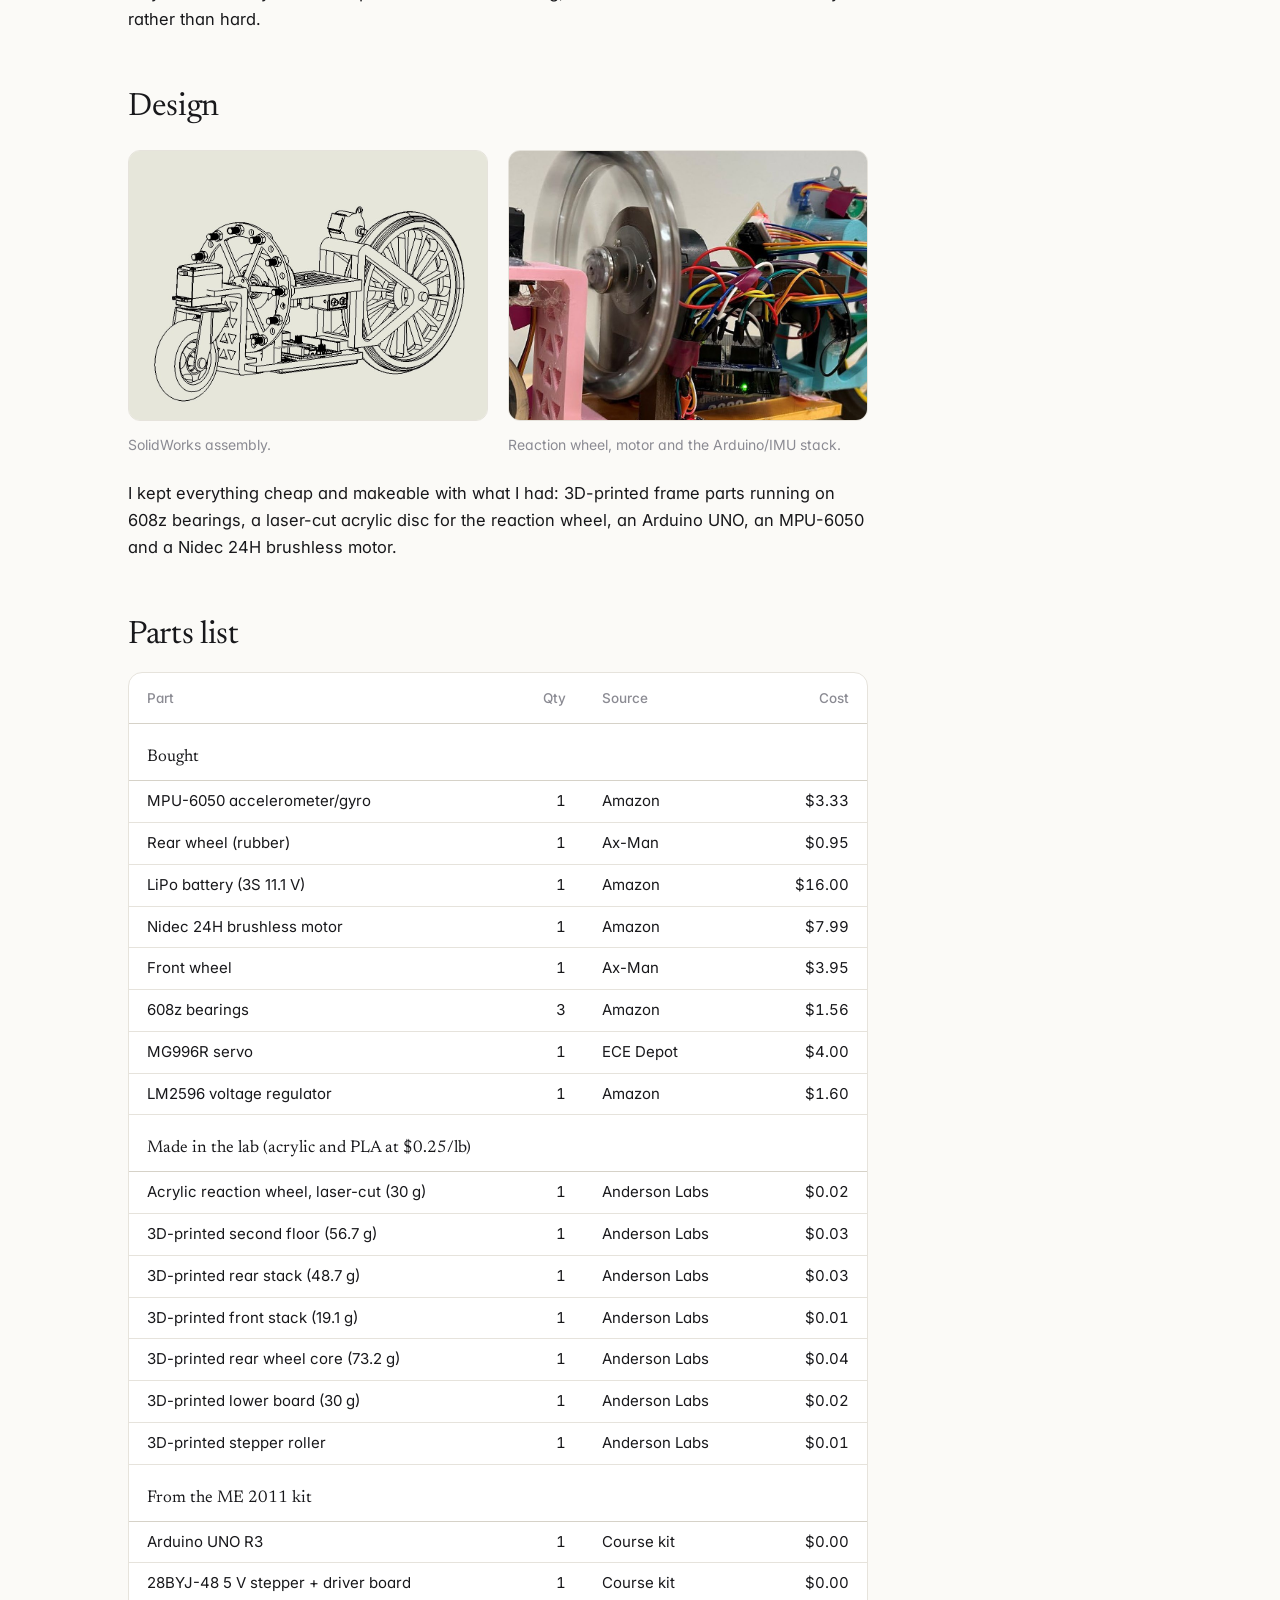
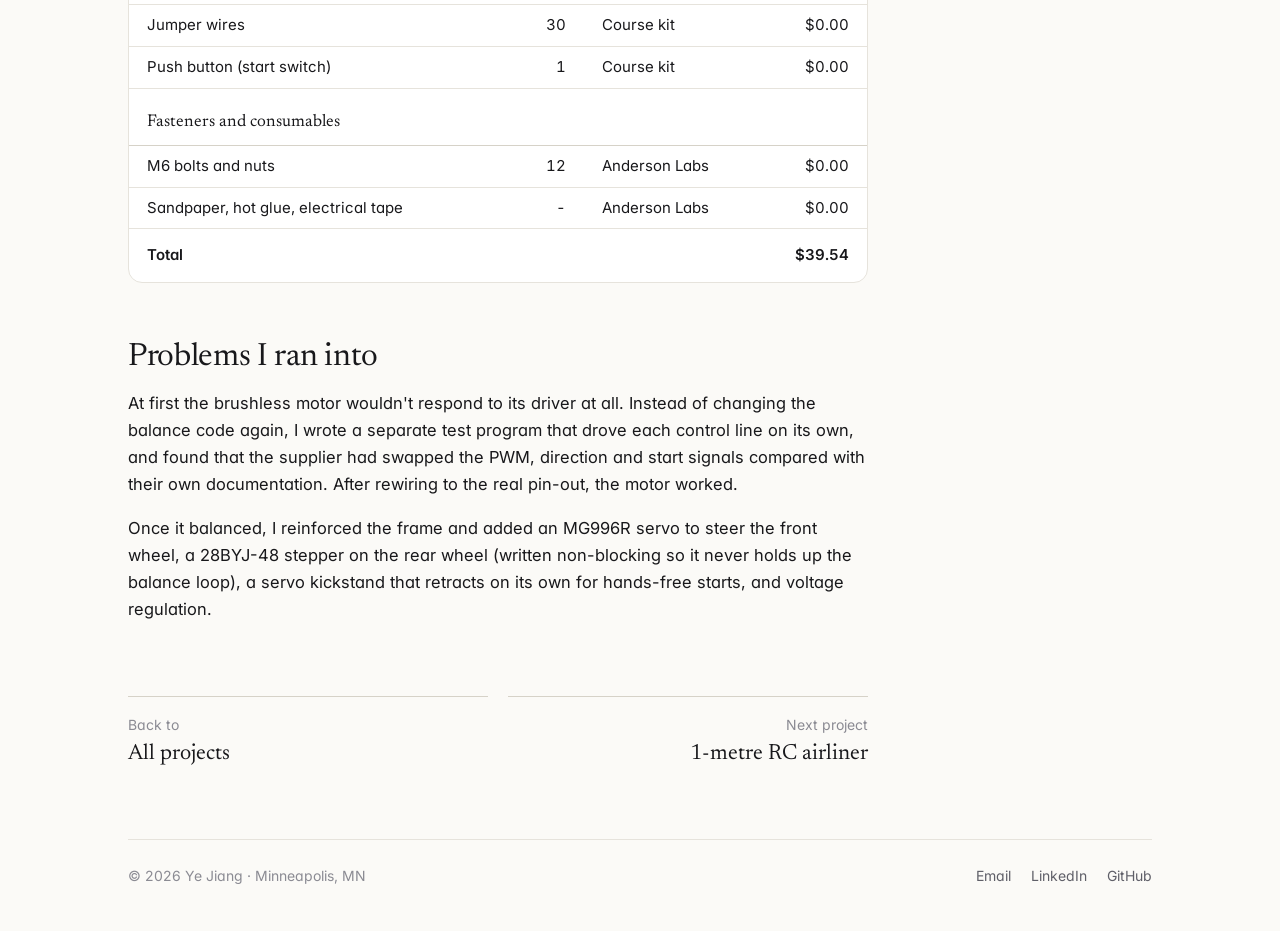
==== commit 322a753e: "Add files via upload" ====
--- a/bike.html
+++ b/bike.html
@@ -13,44 +13,53 @@
 <meta name="twitter:card" content="summary_large_image">
 <link rel="preconnect" href="https://fonts.googleapis.com">
 <link rel="preconnect" href="https://fonts.gstatic.com" crossorigin>
-<link href="https://fonts.googleapis.com/css2?family=IBM+Plex+Sans:wght@400;500;600&display=swap" rel="stylesheet">
+<link href="https://fonts.googleapis.com/css2?family=Inter:wght@400;500;600&family=Newsreader:opsz,wght@6..72,400;6..72,500&display=swap" rel="stylesheet">
 <script>(function(){var m="auto";try{m=localStorage.getItem("theme")||"auto"}catch(e){}var r=document.documentElement;r.setAttribute("data-theme-mode",m);if(m==="light"||m==="dark")r.setAttribute("data-theme",m);})();</script>
-<link rel="stylesheet" href="style.css?v=4">
-<link rel="icon" href="data:image/svg+xml,<svg xmlns='http://www.w3.org/2000/svg' viewBox='0 0 100 100'><rect width='100' height='100' rx='18' fill='%231d1d1f'/><text x='50' y='66' font-size='46' text-anchor='middle' fill='white' font-family='Arial' font-weight='700'>YJ</text></svg>">
+<link rel="stylesheet" href="style.css?v=5">
+<link rel="icon" href="data:image/svg+xml,<svg xmlns='http://www.w3.org/2000/svg' viewBox='0 0 100 100'><rect width='100' height='100' rx='50' fill='%2318181b'/><text x='50' y='64' font-size='44' text-anchor='middle' fill='%23fbfaf7' font-family='Georgia,serif'>YJ</text></svg>">
 </head>
 <body>
 <header class="site"><div class="wrap">
 <a class="name" href="./">Ye Jiang</a>
-<nav><a href="./#projects">Projects</a><a href="resume/Ye_Jiang_Resume.pdf">Resume</a><a href="mailto:jian1130@umn.edu">Email</a><button class="theme-toggle" type="button" aria-label="Colour theme: automatic" title="Theme: auto (follows your system)">
+<nav><a href="./#projects">Projects</a><a href="./#work">Research</a><a href="resume/Ye_Jiang_Resume.pdf">Resume</a><button class="theme-toggle" type="button" aria-label="Colour theme: automatic" title="Theme: auto (follows your system)">
 <svg class="i-auto" viewBox="0 0 24 24" fill="none" stroke="currentColor" stroke-width="2"><circle cx="12" cy="12" r="8"/><path d="M12 4a8 8 0 0 1 0 16z" fill="currentColor" stroke="none"/></svg>
 <svg class="i-sun" viewBox="0 0 24 24" fill="none" stroke="currentColor" stroke-width="2" stroke-linecap="round"><circle cx="12" cy="12" r="4"/><path d="M12 2v2M12 20v2M4.9 4.9l1.4 1.4M17.7 17.7l1.4 1.4M2 12h2M20 12h2M4.9 19.1l1.4-1.4M17.7 6.3l1.4-1.4"/></svg>
 <svg class="i-moon" viewBox="0 0 24 24" fill="none" stroke="currentColor" stroke-width="2" stroke-linejoin="round"><path d="M20 14.5A8 8 0 0 1 9.5 4a8 8 0 1 0 10.5 10.5z"/></svg>
 </button></nav>
 </div></header>
 <main class="wrap">
-<section class="page-head">
-<a class="back" href="./#projects">← All projects</a>
+<div class="narrow">
+<section class="phead">
+<a class="back" href="./#projects">← Projects</a>
 <h1>Reaction-wheel self-balancing bicycle</h1>
 <p class="meta">Spring 2026 · ME 2011, University of Minnesota · solo project</p>
 </section>
-<p>A bike that balances itself while standing still. Instead of steering, it uses a spinning reaction wheel: when the frame starts to tip, the controller speeds the wheel up, and the reaction torque pushes the frame back. I designed and built it on my own for ME 2011, for $39.54 in parts.</p>
-<p class="tools"><b>Tools:</b> SolidWorks, FDM printing, laser cutting, Arduino UNO, MPU-6050 IMU, Nidec 24H brushless motor, C++.</p>
-<figure><div class="video"><iframe src="https://www.youtube-nocookie.com/embed/UqLc3zL4h2Y" title="Reaction-wheel self-balancing bicycle demo" loading="lazy" allow="accelerometer; encrypted-media; gyroscope; picture-in-picture" allowfullscreen></iframe></div><figcaption>Balancing on two wheels while standing still.</figcaption></figure>
+<p class="lede">A bike that balances itself while standing still. Instead of steering, it spins a reaction wheel: when the frame starts to tip, the controller speeds the wheel up and the reaction torque pushes the frame back.</p>
+<p class="tools">SolidWorks · FDM printing · laser cutting · Arduino UNO · MPU-6050 IMU · Nidec 24H brushless motor · C++</p>
+</div>
+<figure class="wide-media"><div class="frame video"><iframe src="https://www.youtube-nocookie.com/embed/UqLc3zL4h2Y" title="Reaction-wheel self-balancing bicycle demo" loading="lazy" allow="accelerometer; encrypted-media; gyroscope; picture-in-picture" allowfullscreen></iframe></div><figcaption>Balancing on two wheels while standing still.</figcaption></figure>
+<div class="narrow article">
+<div class="overview"><dl>
+<dt>Role</dt><dd>Designed, built and programmed it on my own</dd>
+<dt>Result</dt><dd>Holds unassisted balance on two wheels while stationary</dd>
+<dt>Cost</dt><dd>$39.54 in parts (full list below)</dd>
+<dt>Hardest bug</dt><dd>A motor driver whose pin-out didn't match its own documentation</dd>
+</dl></div>
 
 <h2>How it works</h2>
-<p>A bike standing still is an inverted pendulum: once it starts to fall, gravity makes it fall faster. The MPU-6050 measures the tilt angle and rate, and a PID loop on the Arduino turns that into a speed command for the brushless motor. Speeding the wheel up pushes the frame the other way. A wheel only makes torque while it's accelerating, so the controller has to react early instead of hard.</p>
+<p>A bike standing still is an inverted pendulum: once it starts to fall, gravity makes it fall faster. The MPU-6050 measures tilt angle and rate, and a PID loop on the Arduino turns that into a speed command for the brushless motor. Speeding the wheel up pushes the frame the other way. A wheel only makes torque while it's accelerating, so the controller has to react early rather than hard.</p>
 
 <h2>Design</h2>
 <div class="two">
-<figure><img src="img/bike-cad.jpg" alt="SolidWorks model of the bicycle"><figcaption>SolidWorks assembly.</figcaption></figure>
-<figure><img src="img/bike-detail.jpg" alt="Reaction wheel, motor and electronics"><figcaption>Reaction wheel, motor and the Arduino/IMU stack.</figcaption></figure>
+<figure><div class="frame"><img src="img/bike-cad.jpg" alt="SolidWorks model of the bicycle"></div><figcaption>SolidWorks assembly.</figcaption></figure>
+<figure><div class="frame"><img src="img/bike-detail.jpg" alt="Reaction wheel, motor and electronics"></div><figcaption>Reaction wheel, motor and the Arduino/IMU stack.</figcaption></figure>
 </div>
 <p>I kept everything cheap and makeable with what I had: 3D-printed frame parts running on 608z bearings, a laser-cut acrylic disc for the reaction wheel, an Arduino UNO, an MPU-6050 and a Nidec 24H brushless motor.</p>
 
 <h2>Parts list</h2>
 <div class="bom"><table>
 <thead><tr><th>Part</th><th>Qty</th><th>Source</th><th>Cost</th></tr></thead><tbody>
-<tr class="grp"><td colspan="4">Purchased / found</td></tr>
+<tr class="grp"><td colspan="4">Bought</td></tr>
 <tr><td>MPU-6050 accelerometer/gyro</td><td>1</td><td>Amazon</td><td>$3.33</td></tr>
 <tr><td>Rear wheel (rubber)</td><td>1</td><td>Ax-Man</td><td>$0.95</td></tr>
 <tr><td>LiPo battery (3S 11.1 V)</td><td>1</td><td>Amazon</td><td>$16.00</td></tr>
@@ -59,7 +68,7 @@
 <tr><td>608z bearings</td><td>3</td><td>Amazon</td><td>$1.56</td></tr>
 <tr><td>MG996R servo</td><td>1</td><td>ECE Depot</td><td>$4.00</td></tr>
 <tr><td>LM2596 voltage regulator</td><td>1</td><td>Amazon</td><td>$1.60</td></tr>
-<tr class="grp"><td colspan="4">Fabricated (acrylic and PLA at $0.25/lb)</td></tr>
+<tr class="grp"><td colspan="4">Made in the lab (acrylic and PLA at $0.25/lb)</td></tr>
 <tr><td>Acrylic reaction wheel, laser-cut (30 g)</td><td>1</td><td>Anderson Labs</td><td>$0.02</td></tr>
 <tr><td>3D-printed second floor (56.7 g)</td><td>1</td><td>Anderson Labs</td><td>$0.03</td></tr>
 <tr><td>3D-printed rear stack (48.7 g)</td><td>1</td><td>Anderson Labs</td><td>$0.03</td></tr>
@@ -67,12 +76,12 @@
 <tr><td>3D-printed rear wheel core (73.2 g)</td><td>1</td><td>Anderson Labs</td><td>$0.04</td></tr>
 <tr><td>3D-printed lower board (30 g)</td><td>1</td><td>Anderson Labs</td><td>$0.02</td></tr>
 <tr><td>3D-printed stepper roller</td><td>1</td><td>Anderson Labs</td><td>$0.01</td></tr>
-<tr class="grp"><td colspan="4">ME 2011 kit (no cost)</td></tr>
+<tr class="grp"><td colspan="4">From the ME 2011 kit</td></tr>
 <tr><td>Arduino UNO R3</td><td>1</td><td>Course kit</td><td>$0.00</td></tr>
 <tr><td>28BYJ-48 5 V stepper + driver board</td><td>1</td><td>Course kit</td><td>$0.00</td></tr>
 <tr><td>Jumper wires</td><td>30</td><td>Course kit</td><td>$0.00</td></tr>
 <tr><td>Push button (start switch)</td><td>1</td><td>Course kit</td><td>$0.00</td></tr>
-<tr class="grp"><td colspan="4">Fasteners and consumables (no cost)</td></tr>
+<tr class="grp"><td colspan="4">Fasteners and consumables</td></tr>
 <tr><td>M6 bolts and nuts</td><td>12</td><td>Anderson Labs</td><td>$0.00</td></tr>
 <tr><td>Sandpaper, hot glue, electrical tape</td><td>-</td><td>Anderson Labs</td><td>$0.00</td></tr>
 <tr class="total"><td colspan="3">Total</td><td>$39.54</td></tr></tbody></table></div>
@@ -81,9 +90,10 @@
 <p>At first the brushless motor wouldn't respond to its driver at all. Instead of changing the balance code again, I wrote a separate test program that drove each control line on its own, and found that the supplier had swapped the PWM, direction and start signals compared with their own documentation. After rewiring to the real pin-out, the motor worked.</p>
 <p>Once it balanced, I reinforced the frame and added an MG996R servo to steer the front wheel, a 28BYJ-48 stepper on the rear wheel (written non-blocking so it never holds up the balance loop), a servo kickstand that retracts on its own for hands-free starts, and voltage regulation.</p>
 
-<div class="pager"><a href="./#projects">← All projects</a><a href="rc-plane.html">1-metre RC airliner →</a></div>
+<nav class="pager"><a href="./#projects"><small>Back to</small><b>All projects</b></a><a class="next" href="rc-plane.html"><small>Next project</small><b>1-metre RC airliner</b></a></nav>
+</div>
 
-<footer class="site"><span>© 2026 Ye Jiang · Minneapolis, MN</span><a href="mailto:jian1130@umn.edu">jian1130@umn.edu</a><a href="https://www.linkedin.com/in/ye-jiang-102b5538a/">LinkedIn</a><a href="https://github.com/jiangye444">GitHub</a></footer>
+<footer class="site"><span>© 2026 Ye Jiang · Minneapolis, MN</span><span class="r"><a href="mailto:jian1130@umn.edu">Email</a><a href="https://www.linkedin.com/in/ye-jiang-102b5538a/">LinkedIn</a><a href="https://github.com/jiangye444">GitHub</a></span></footer>
 </main>
 <script>(function(){var b=document.querySelector(".theme-toggle");if(!b)return;var r=document.documentElement;var order=["auto","light","dark"];var label={auto:"Theme: auto (follows your system)",light:"Theme: light",dark:"Theme: dark"};
 function apply(m){r.setAttribute("data-theme-mode",m);if(m==="auto")r.removeAttribute("data-theme");else r.setAttribute("data-theme",m);b.title=label[m];b.setAttribute("aria-label","Colour theme: "+(m==="auto"?"automatic":m));try{if(m==="auto")localStorage.removeItem("theme");else localStorage.setItem("theme",m)}catch(e){}}
--- a/style.css
+++ b/style.css
@@ -1,93 +1,145 @@
 /* Ye Jiang — portfolio */
 :root{
-  --bg:#ffffff; --fg:#1d1d1f; --muted:#5b5e66; --faint:#8a8d94; --line:#e5e5e7; --soft:#f6f6f4;
-  --link:#1f4fbf; --maxw:760px;
+  --bg:#fbfaf7; --card:#ffffff; --soft:#f2f0ea; --ink:#18181b; --muted:#5f5f68; --faint:#8b8b93;
+  --line:#e6e3dc; --line-2:#d6d2c8; --accent:#b4441f;
+  --shadow:0 1px 2px rgba(24,24,27,.05),0 18px 40px -22px rgba(24,24,27,.28);
+  --serif:"Newsreader","Iowan Old Style","Palatino Linotype",Georgia,serif;
+  --sans:Inter,-apple-system,BlinkMacSystemFont,"Segoe UI",Roboto,Helvetica,Arial,sans-serif;
+  --wide:1080px; --narrow:740px; --r:14px;
 }
 @media (prefers-color-scheme:dark){
-  :root:not([data-theme="light"]){ --bg:#151517; --fg:#ececee; --muted:#a6a8ae; --faint:#7d8087; --line:#2b2c30; --soft:#1d1e21; --link:#8fb0ff; }
+  :root:not([data-theme="light"]){ --bg:#121213; --card:#1a1a1c; --soft:#202023; --ink:#efeee9; --muted:#a4a4ac; --faint:#7c7c84; --line:#29292d; --line-2:#36363b; --accent:#f08a62; --shadow:0 1px 2px rgba(0,0,0,.4),0 20px 44px -24px rgba(0,0,0,.8); }
 }
-:root[data-theme="dark"]{ --bg:#151517; --fg:#ececee; --muted:#a6a8ae; --faint:#7d8087; --line:#2b2c30; --soft:#1d1e21; --link:#8fb0ff; }
+:root[data-theme="dark"]{ --bg:#121213; --card:#1a1a1c; --soft:#202023; --ink:#efeee9; --muted:#a4a4ac; --faint:#7c7c84; --line:#29292d; --line-2:#36363b; --accent:#f08a62; --shadow:0 1px 2px rgba(0,0,0,.4),0 20px 44px -24px rgba(0,0,0,.8); }
+
 *{box-sizing:border-box}
 html{-webkit-text-size-adjust:100%}
-body{margin:0;background:var(--bg);color:var(--fg);font:17px/1.65 "IBM Plex Sans",-apple-system,BlinkMacSystemFont,"Segoe UI",Roboto,Helvetica,Arial,sans-serif;-webkit-font-smoothing:antialiased}
-a{color:var(--link);text-decoration:none}
-a:hover{text-decoration:underline}
+body{margin:0;background:var(--bg);color:var(--ink);font:16.5px/1.65 var(--sans);-webkit-font-smoothing:antialiased;font-feature-settings:"cv11"}
+a{color:inherit;text-decoration:none}
+p a,figcaption a,.link{color:var(--accent);text-decoration:underline;text-decoration-thickness:1px;text-underline-offset:3px}
+p a:hover,.link:hover{text-decoration-thickness:2px}
 img,video{max-width:100%;height:auto;display:block}
-.wrap{max-width:var(--maxw);margin:0 auto;padding:0 22px}
-@media(max-width:520px){.wrap{padding:0 16px}body{font-size:16px}}
+.wrap{max-width:var(--wide);margin:0 auto;padding:0 28px}
+.narrow{max-width:var(--narrow)}
+@media(max-width:560px){.wrap{padding:0 18px}body{font-size:16px}}
 
-header.site{border-bottom:1px solid var(--line)}
-header.site .wrap{display:flex;align-items:center;gap:20px;height:60px}
-header.site .name{font-weight:600;color:var(--fg);font-size:17px}
-header.site nav{margin-left:auto;display:flex;align-items:center;gap:18px;font-size:15px}
+/* header */
+header.site .wrap{display:flex;align-items:center;gap:24px;height:68px}
+header.site .name{font:600 17px/1 var(--sans);letter-spacing:-.01em}
+header.site nav{margin-left:auto;display:flex;align-items:center;gap:26px;font-size:15px}
 header.site nav a{color:var(--muted)}
-header.site nav a:hover{color:var(--fg);text-decoration:none}
-@media(max-width:420px){header.site nav{gap:13px;font-size:14.5px}}
-
-.theme-toggle{width:30px;height:30px;display:grid;place-items:center;border:1px solid var(--line);border-radius:7px;background:transparent;color:var(--muted);cursor:pointer;padding:0;flex:0 0 30px}
-.theme-toggle:hover{color:var(--fg);border-color:var(--muted)}
+header.site nav a:hover{color:var(--ink)}
+@media(max-width:480px){header.site nav{gap:16px;font-size:14.5px}}
+.theme-toggle{width:32px;height:32px;display:grid;place-items:center;border:1px solid var(--line-2);border-radius:999px;background:transparent;color:var(--muted);cursor:pointer;padding:0;flex:0 0 32px}
+.theme-toggle:hover{color:var(--ink);border-color:var(--ink)}
 .theme-toggle svg{width:15px;height:15px}
 .theme-toggle .i-sun,.theme-toggle .i-moon,.theme-toggle .i-auto{display:none}
 :root[data-theme-mode="light"] .theme-toggle .i-sun{display:block}
 :root[data-theme-mode="dark"] .theme-toggle .i-moon{display:block}
 :root:not([data-theme-mode="light"]):not([data-theme-mode="dark"]) .theme-toggle .i-auto{display:block}
 
-.intro{padding:48px 0 8px}
-.intro h1{font-size:34px;line-height:1.2;font-weight:600;letter-spacing:-.01em;margin:0 0 18px}
-.intro p{margin:0 0 14px}
-.intro .contact-line{color:var(--muted);font-size:15.5px}
-.intro .contact-line a{white-space:nowrap}
-.intro figure{margin:28px 0 0}
+/* hero */
+.hero{display:grid;grid-template-columns:1fr;gap:40px;padding:56px 0 24px;align-items:center}
+@media(min-width:940px){.hero{grid-template-columns:1fr 1.05fr;gap:64px;padding:88px 0 40px}}
+.hero h1{font:400 clamp(52px,8vw,92px)/.95 var(--serif);letter-spacing:-.02em;margin:0 0 26px}
+.hero .intro{font-size:clamp(17px,1.7vw,19.5px);line-height:1.6;color:var(--muted);margin:0 0 20px;max-width:34em}
+.hero .intro strong{color:var(--ink);font-weight:500}
+.hero .facts{color:var(--faint);font-size:14.5px;margin:0 0 30px}
+.hero .facts span+span::before{content:"·";margin:0 9px;color:var(--line-2)}
+.actions{display:flex;flex-wrap:wrap;gap:12px;align-items:center}
+.btn{display:inline-flex;align-items:center;font:500 15px/1 var(--sans);padding:13px 20px;border-radius:999px;border:1px solid var(--line-2);color:var(--ink);background:transparent;transition:background .15s,border-color .15s,color .15s}
+.btn:hover{border-color:var(--ink)}
+.btn.solid{background:var(--ink);border-color:var(--ink);color:var(--bg)}
+.btn.solid:hover{background:transparent;color:var(--ink)}
+.actions .plain{color:var(--muted);font-size:15px;padding:0 6px}
+.actions .plain:hover{color:var(--ink)}
+.media-card{margin:0}
+.media-card .frame{border-radius:18px;overflow:hidden;box-shadow:var(--shadow);background:#000}
+.media-card video{width:100%;aspect-ratio:5/4;object-fit:cover}
+@media(max-width:939px){.media-card video{aspect-ratio:16/9}}
+.media-card figcaption{color:var(--faint);font-size:14px;margin-top:12px}
 
-h2{font-size:22px;font-weight:600;margin:52px 0 18px;letter-spacing:-.005em}
-h3{font-size:19px;font-weight:600;margin:0 0 6px}
-p{margin:0 0 16px}
-.muted{color:var(--muted)}
-.small{font-size:14.5px}
+/* sections */
+section.part{padding:72px 0 0}
+.part-head{display:flex;align-items:baseline;justify-content:space-between;gap:20px;border-bottom:1px solid var(--line);padding-bottom:16px;margin-bottom:30px}
+.part-head h2{font:400 clamp(30px,3.6vw,40px)/1.1 var(--serif);letter-spacing:-.015em;margin:0}
+.part-head p{margin:0;color:var(--faint);font-size:15px}
+@media(max-width:560px){.part-head p{display:none}}
 
-figure{margin:22px 0}
-figure img,figure video,figure .video{border-radius:6px}
-figcaption{font-size:14.5px;color:var(--muted);margin-top:8px}
+.cards{display:grid;grid-template-columns:1fr;gap:28px}
+@media(min-width:760px){.cards{grid-template-columns:1fr 1fr;gap:32px}}
+.card{display:block}
+.card .img{border-radius:var(--r);overflow:hidden;background:var(--soft);aspect-ratio:4/3;box-shadow:var(--shadow)}
+.card .img img{width:100%;height:100%;object-fit:cover;transition:transform .6s cubic-bezier(.2,.7,.2,1)}
+.card:hover .img img{transform:scale(1.035)}
+.card .meta{color:var(--faint);font-size:14px;margin:18px 0 6px}
+.card h3{font:400 28px/1.15 var(--serif);letter-spacing:-.01em;margin:0 0 8px}
+.card:hover h3{text-decoration:underline;text-decoration-thickness:1px;text-underline-offset:5px}
+.card p{color:var(--muted);margin:0;max-width:34em}
 
-.project{display:grid;grid-template-columns:1fr;gap:16px 26px;padding:22px 0;border-top:1px solid var(--line);color:inherit}
-.project:last-of-type{border-bottom:1px solid var(--line)}
-@media(min-width:640px){.project{grid-template-columns:260px 1fr;align-items:start}}
-.project img{width:100%;aspect-ratio:4/3;object-fit:cover;border-radius:6px;background:var(--soft)}
-.project h3 a{color:var(--fg)}
-.project .when{font-size:14.5px;color:var(--faint);margin:0 0 8px}
-.project p{margin:0 0 10px;color:var(--muted);font-size:16px}
-.project .more{font-size:15px}
+.roles{display:grid;grid-template-columns:1fr;gap:24px}
+@media(min-width:860px){.roles{grid-template-columns:1fr 1fr;gap:32px}}
+.role{background:var(--card);border:1px solid var(--line);border-radius:var(--r);padding:28px 28px 24px}
+.role .meta{color:var(--faint);font-size:14px;margin:0 0 8px}
+.role h3{font:400 25px/1.2 var(--serif);letter-spacing:-.01em;margin:0 0 14px}
+.role p{color:var(--muted);margin:0 0 14px}
+.role .note{font-size:14px;color:var(--faint);margin:0;padding-top:14px;border-top:1px solid var(--line)}
 
-.role{padding:4px 0 6px}
-.role .where{font-size:14.5px;color:var(--faint);margin:0 0 8px}
-.role p{color:var(--fg)}
+.contact{padding:80px 0 0}
+.contact .inner{border-top:1px solid var(--line);padding-top:40px;display:grid;grid-template-columns:1fr;gap:18px}
+@media(min-width:860px){.contact .inner{grid-template-columns:1fr 1.2fr;align-items:start}}
+.contact h2{font:400 clamp(30px,3.6vw,40px)/1.1 var(--serif);margin:0}
+.contact p{color:var(--muted);margin:0 0 10px}
+.contact .mail{font:400 clamp(24px,3vw,34px)/1.2 var(--serif);color:var(--ink);text-decoration:underline;text-decoration-color:var(--accent);text-decoration-thickness:1px;text-underline-offset:6px}
+.contact .mail:hover{color:var(--accent)}
+.contact .more{margin-top:10px;color:var(--muted);font-size:15px}
+.contact .more a{color:var(--muted);margin-right:18px}
+.contact .more a:hover{color:var(--ink)}
 
-footer.site{margin-top:64px;border-top:1px solid var(--line);padding:22px 0 40px;color:var(--faint);font-size:14.5px;display:flex;flex-wrap:wrap;gap:8px 18px}
+footer.site{margin-top:72px;padding:24px 0 44px;border-top:1px solid var(--line);color:var(--faint);font-size:14px;display:flex;flex-wrap:wrap;gap:8px 20px}
 footer.site a{color:var(--muted)}
+footer.site a:hover{color:var(--ink)}
+footer.site .r{margin-left:auto;display:flex;gap:20px}
 
 /* project pages */
-.page-head{padding:40px 0 4px}
-.page-head .back{font-size:15px}
-.page-head h1{font-size:34px;line-height:1.2;font-weight:600;letter-spacing:-.01em;margin:16px 0 8px}
-.page-head .meta{color:var(--faint);font-size:15px;margin:0 0 4px}
-.tools{color:var(--muted);font-size:15px}
-.tools b{color:var(--fg);font-weight:600}
-.two{display:grid;grid-template-columns:1fr;gap:16px}
-@media(min-width:620px){.two{grid-template-columns:1fr 1fr}}
-.two figure{margin:0}
-.two img{aspect-ratio:4/3;object-fit:cover}
-figure.narrow{max-width:520px}
-.video{position:relative;width:100%;aspect-ratio:16/9;background:#000;overflow:hidden}
+.phead{padding:44px 0 8px}
+.phead .back{color:var(--muted);font-size:15px}
+.phead .back:hover{color:var(--ink)}
+.phead h1{font:400 clamp(40px,6vw,64px)/1.02 var(--serif);letter-spacing:-.02em;margin:26px 0 14px}
+.phead .meta{color:var(--faint);font-size:15px;margin:0}
+.lede{font-size:clamp(17.5px,1.8vw,20px);line-height:1.6;color:var(--ink);margin:26px 0 12px}
+.tools{color:var(--faint);font-size:14.5px;margin:0 0 30px}
+.wide-media{margin:10px 0 8px}
+.wide-media .frame{border-radius:18px;overflow:hidden;box-shadow:var(--shadow);background:#000}
+.wide-media figcaption,figure figcaption{color:var(--faint);font-size:14px;margin-top:12px}
+.article h2{font:400 clamp(26px,3vw,32px)/1.15 var(--serif);letter-spacing:-.01em;margin:56px 0 14px}
+.article p{margin:0 0 16px}
+.article figure{margin:24px 0}
+.article figure .frame{border-radius:12px;overflow:hidden;border:1px solid var(--line);background:var(--card)}
+.two{display:grid;grid-template-columns:1fr;gap:20px;margin:24px 0}
+@media(min-width:640px){.two{grid-template-columns:1fr 1fr}}
+.two figure{margin:0!important}
+.two img{aspect-ratio:4/3;object-fit:cover;width:100%}
+.overview{background:var(--card);border:1px solid var(--line);border-radius:var(--r);padding:22px 26px;margin:34px 0 10px}
+.overview dl{margin:0;display:grid;grid-template-columns:1fr;gap:12px}
+@media(min-width:640px){.overview dl{grid-template-columns:150px 1fr;gap:12px 20px}}
+.overview dt{color:var(--faint);font-size:14.5px}
+.overview dd{margin:0;color:var(--ink)}
+.video{position:relative;width:100%;aspect-ratio:16/9;background:#000}
 .video iframe{position:absolute;inset:0;width:100%;height:100%;border:0}
 img.yt{aspect-ratio:16/9;object-fit:cover;width:100%}
-ul.plain{padding-left:20px;margin:0 0 16px}
-ul.plain li{margin:4px 0}
-.bom{overflow-x:auto;margin:10px 0 6px}
-.bom table{border-collapse:collapse;width:100%;font-size:15px;min-width:500px}
-.bom th{text-align:left;font-weight:600;padding:8px 10px;border-bottom:2px solid var(--fg)}
-.bom td{padding:6px 10px;border-bottom:1px solid var(--line)}
+figure.narrow{max-width:540px}
+.bom{overflow-x:auto;margin:18px 0 8px;background:var(--card);border:1px solid var(--line);border-radius:var(--r)}
+.bom table{border-collapse:collapse;width:100%;font-size:15px;min-width:520px}
+.bom th{text-align:left;font-weight:500;color:var(--faint);font-size:13.5px;padding:14px 18px;border-bottom:1px solid var(--line-2)}
+.bom td{padding:8px 18px;border-bottom:1px solid var(--line)}
 .bom td:nth-child(2),.bom td:nth-child(4),.bom th:nth-child(2),.bom th:nth-child(4){text-align:right;white-space:nowrap;font-variant-numeric:tabular-nums}
-.bom tr.grp td{font-weight:600;color:var(--muted);padding-top:16px}
-.bom tr.total td{font-weight:600;border-top:2px solid var(--fg);border-bottom:0}
-.pager{display:flex;justify-content:space-between;gap:16px;margin-top:48px;padding-top:18px;border-top:1px solid var(--line);font-size:15.5px}
-.two{margin-bottom:18px}
+.bom tr.grp td{font-family:var(--serif);font-size:17px;color:var(--ink);padding-top:20px;border-bottom:1px solid var(--line-2)}
+.bom tr.total td{font-weight:600;border-top:1px solid var(--ink);border-bottom:0;padding:14px 18px}
+.pager{display:grid;grid-template-columns:1fr 1fr;gap:20px;margin:72px 0 0}
+.pager a{border-top:1px solid var(--line-2);padding-top:16px;display:block}
+.pager small{display:block;color:var(--faint);font-size:14px;margin-bottom:4px}
+.pager b{font:400 22px/1.2 var(--serif)}
+.pager a:hover b{text-decoration:underline;text-decoration-thickness:1px;text-underline-offset:4px}
+.pager .next{text-align:right}
+@media (prefers-reduced-motion:reduce){*{transition:none!important}}
